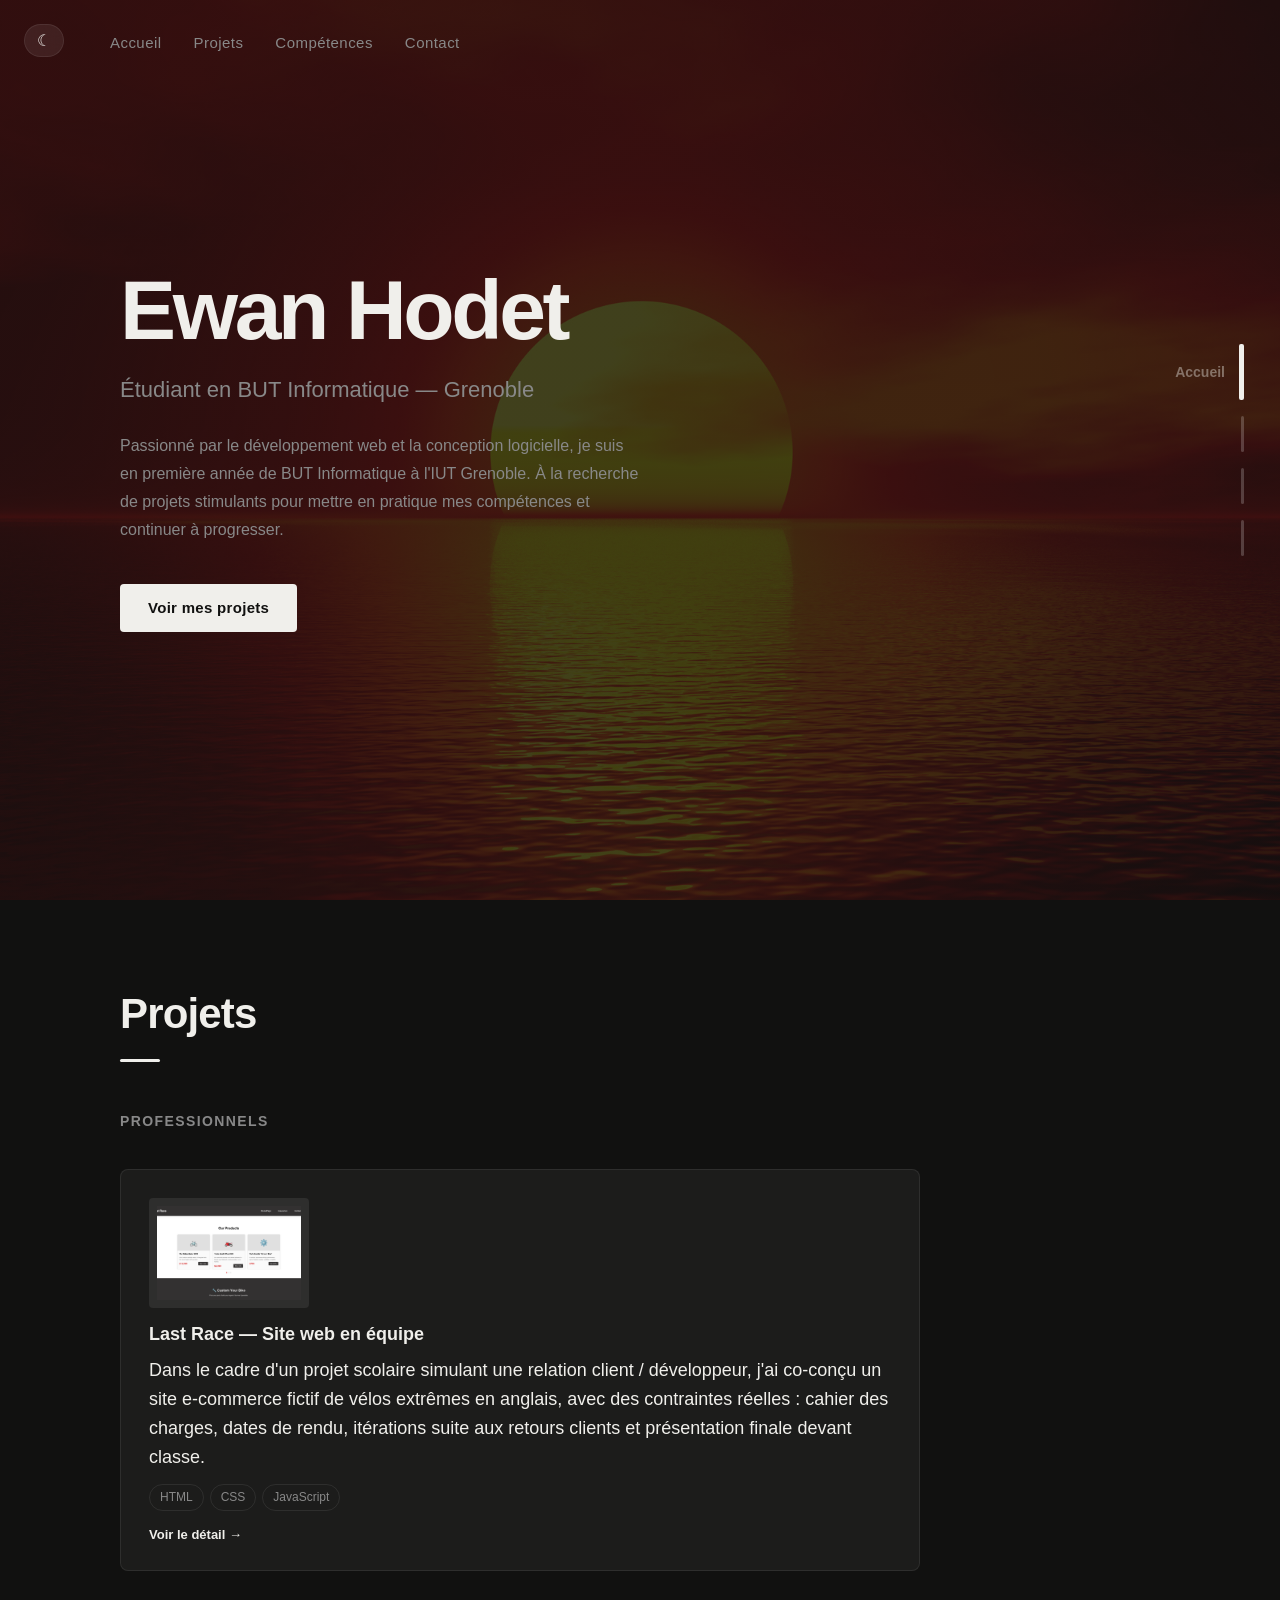
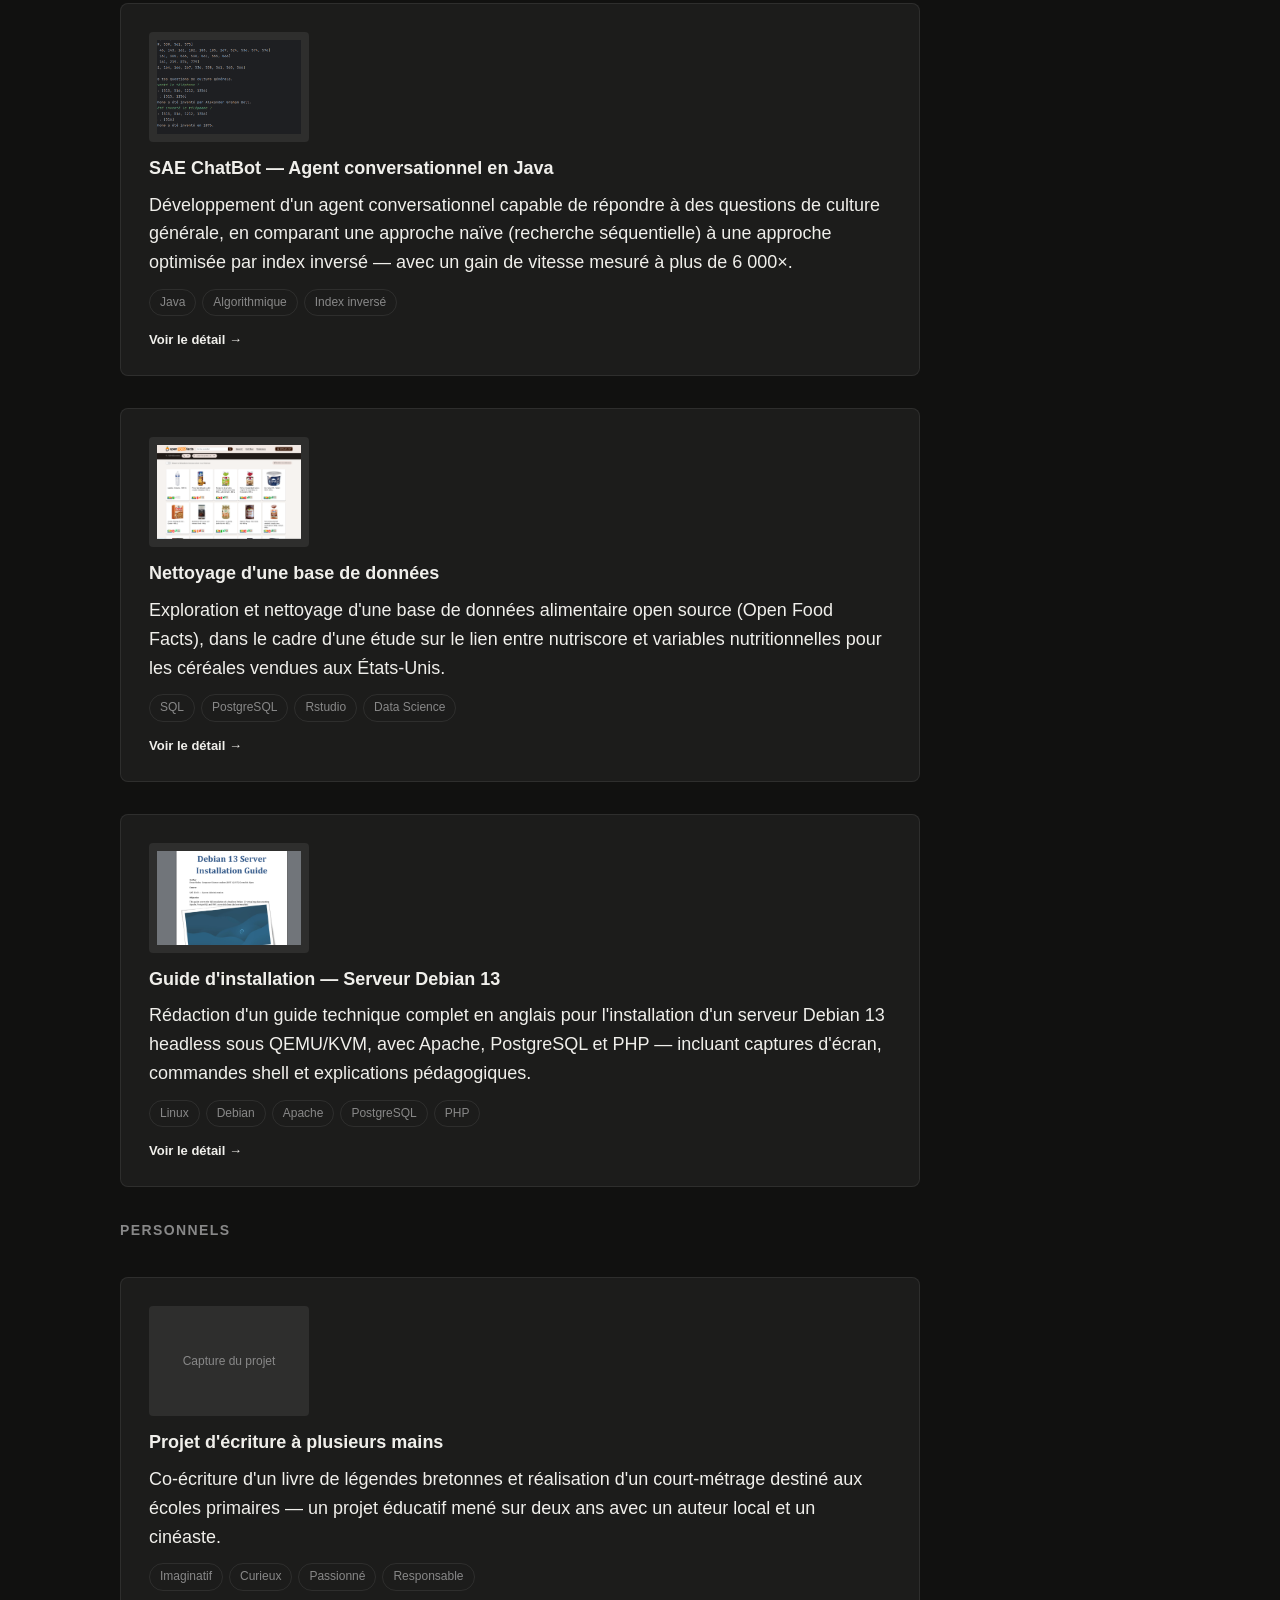
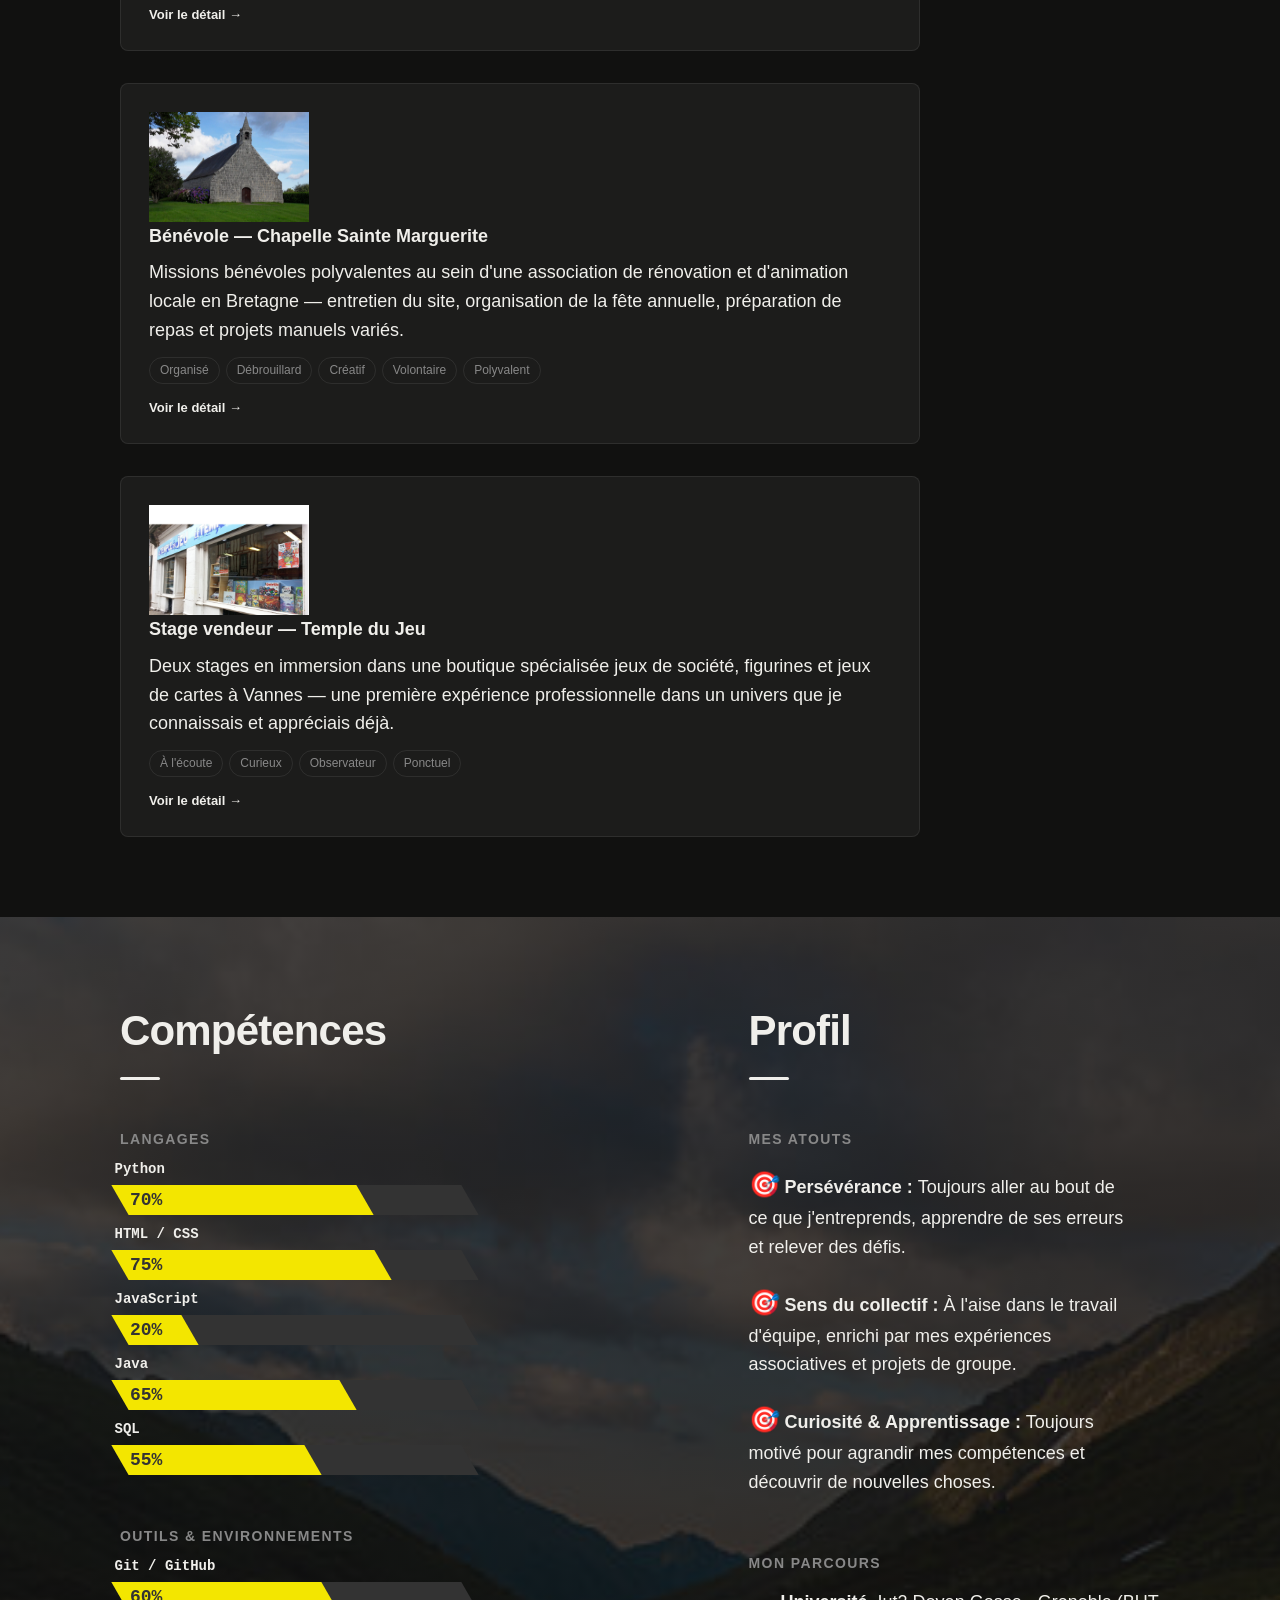
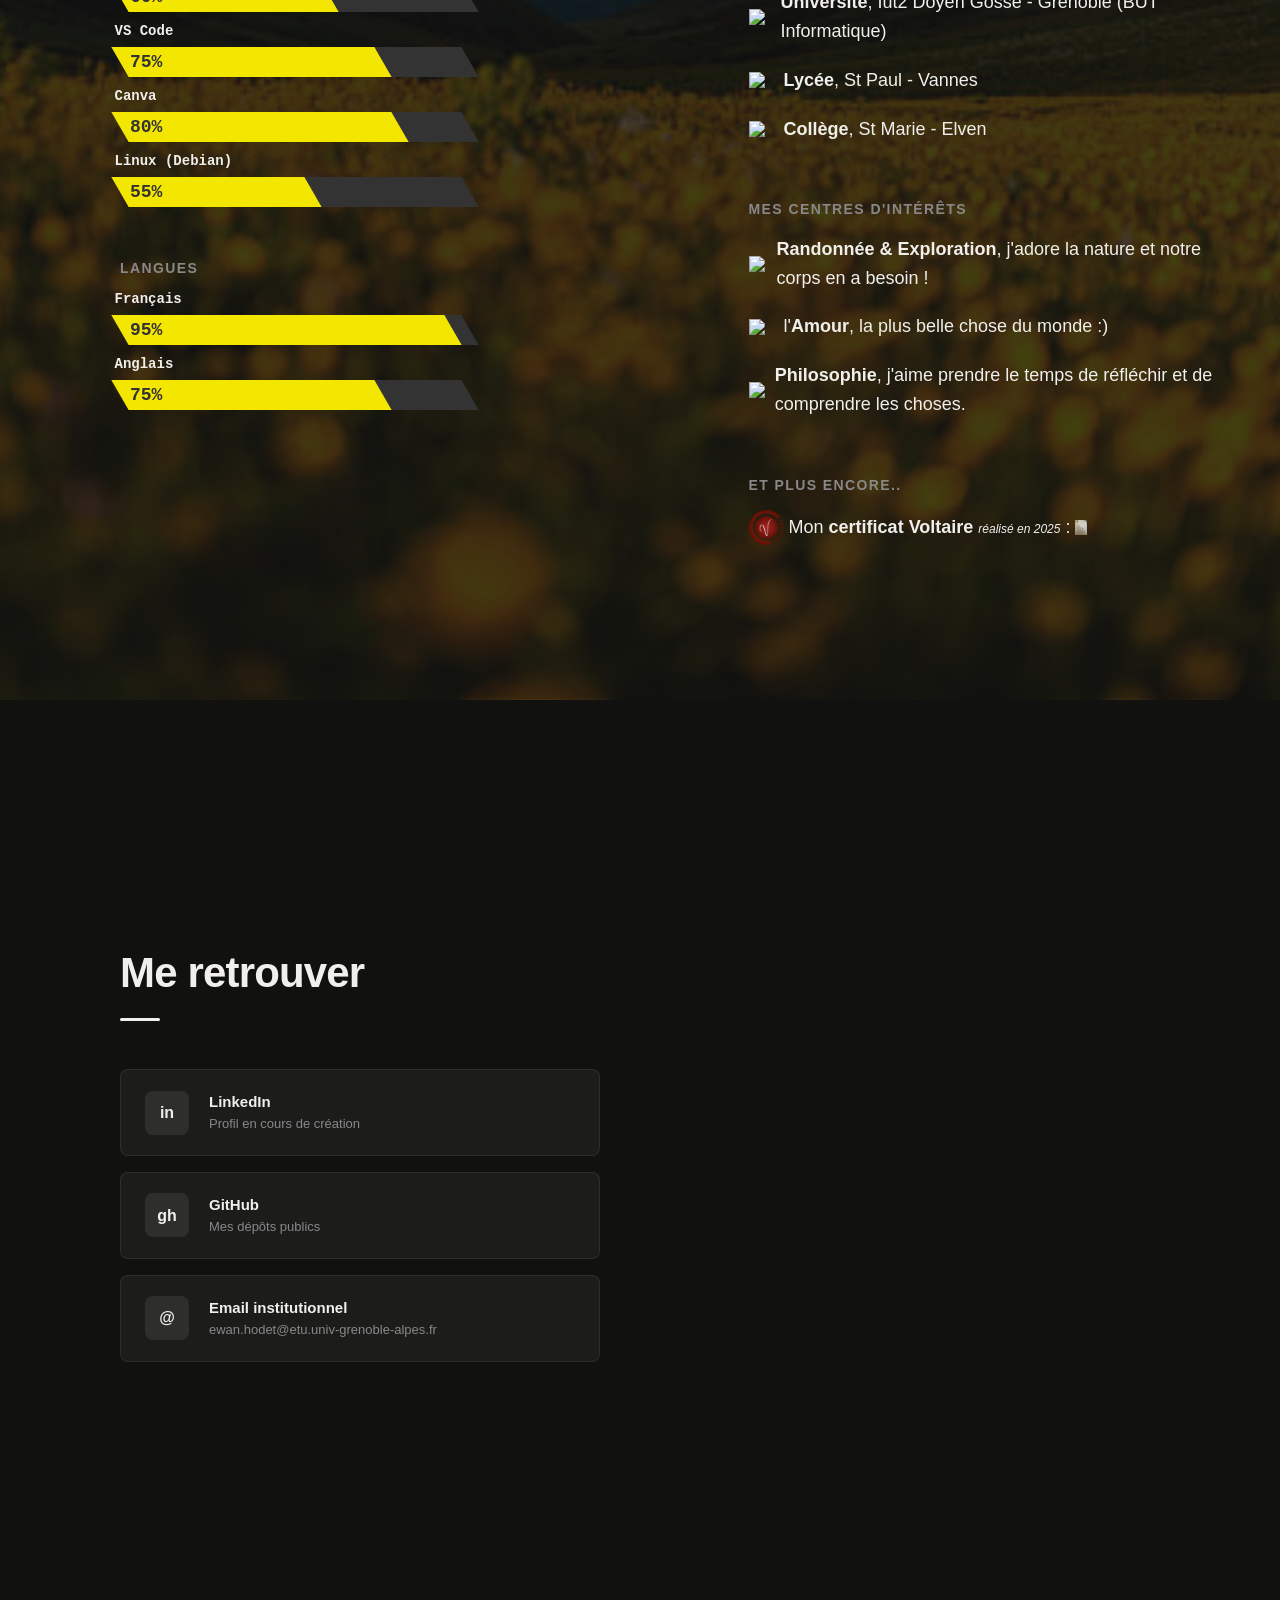
==== Portoflio.html @ 9ac7c3c8 "Add new Portoflio.html file" ====
<!DOCTYPE html>
<html lang="fr">
 
<head>
  <meta charset="UTF-8">
  <meta name="viewport" content="width=device-width, initial-scale=1.0">
  <link rel="stylesheet" href="NewStyle.css">
  <link rel="shortcut icon" href="https://cdn-icons-png.flaticon.com/128/10856/10856864.png">
  <title>PortFolio - Ewan Hodet</title>
</head>
 
<body class="sombre">

  <!-- Navbar mobile (visible uniquement en responsive) -->
  <nav class="nav-mobile">
    <a href="#accueil">Accueil</a>
    <a href="#projets">Projets</a>
    <a href="#competences">Compétences</a>
    <a href="#contact">Contact</a>
  </nav>
 
  <!-- Bouton pour basculer mode sombre / clair -->
  <button class="bouton-theme" id="boutonTheme">
    <span class="soleil">☀</span>
    <span class="lune">☾</span>
  </button>

  <!-- Overlay image (popup plein écran) -->
  <div class="overlay-image" id="overlayImage">
    <button class="overlay-fermer" id="overlayFermer">✕</button>
    <img id="overlayImg" src="" alt="">
  </div>
 
  <!-- Navigation latérale : chaque lien contient un texte et une barre -->
  <nav class="nav-laterale">
    <a href="#accueil" class="lien-nav actif" data-section="accueil">
      <span class="label-nav">Accueil</span>
      <span class="barre-nav"></span>
    </a>
    <a href="#projets" class="lien-nav" data-section="projets">
      <span class="label-nav">Projets</span>
      <span class="barre-nav"></span>
    </a>
    <a href="#competences" class="lien-nav" data-section="competences">
      <span class="label-nav">Compétences</span>
      <span class="barre-nav"></span>
    </a>
    <a href="#contact" class="lien-nav" data-section="contact">
      <span class="label-nav">Contact</span>
      <span class="barre-nav"></span>
    </a>
  </nav>
 
 
  <!-- ===== ACCUEIL ===== -->
  <section id="accueil" class="section">
 
    <header class="entete-site">
      <nav>
        <ul>
          <li><a href="#accueil">Accueil</a></li>
          <li><a href="#projets">Projets</a></li>
          <li><a href="#competences">Compétences</a></li>
          <li><a href="#contact">Contact</a></li>
        </ul>
      </nav>
    </header>
 
    <div class="zone-accueil">
      <h1>Ewan Hodet</h1>
      <h2 class="sous-titre">Étudiant en BUT Informatique &mdash; Grenoble</h2>
      <p class="description">
        Passionné par le développement web et la conception logicielle,
        je suis en première année de BUT Informatique à l'IUT Grenoble.
        À la recherche de projets stimulants pour mettre en pratique
        mes compétences et continuer à progresser.
      </p>
      <a href="#projets" class="bouton-principal">Voir mes projets</a>
    </div>
 
  </section>
 
 
  <!-- ===== PROJETS ===== -->
  <section id="projets" class="section">
    <div class="contenu-section">
      <h2 class="titre-section">Projets</h2>
 
      <div class="liste-projets">

        <!-- ###### PROJET PRO ###### -->
        <h3 class="categorie">Professionnels</h3>

        <!-- ====== PROJET 1 : Last Race ====== -->
        <article class="carte-projet">
          <img
            class="image-projet cliquable"
            src="CaptureSiteAnglais-ProductPage.png"
            alt="Capture du site Last Race — ProductPage"
          />
          <div class="infos-projet">
            <h3>Last Race — Site web en équipe</h3>
            <p>
              Dans le cadre d'un projet scolaire simulant une relation client / développeur,
              j'ai co-conçu un site e-commerce fictif de vélos extrêmes en anglais,
              avec des contraintes réelles : cahier des charges, dates de rendu, itérations
              suite aux retours clients et présentation finale devant classe.
            </p>
            <div class="etiquettes">
              <span class="etiquette">HTML</span>
              <span class="etiquette">CSS</span>
              <span class="etiquette">JavaScript</span>
            </div>
            <!-- Le bouton ne redirige plus, il déclenche le toggle via JS -->
            <button class="bouton-discret bouton-detail" type="button">Voir le détail →</button>
          </div>

          <!-- Panneau de détail (caché par défaut, s'ouvre vers le bas) -->
          <div class="detail-projet">
            <div class="detail-contenu">

              <div class="detail-bloc">
                <h4>🎯 Contexte & objectifs</h4>
                <p>
                  Projet de 1ère année de BUT Informatique — cours d'anglais professionnel.
                  L'objectif était de simuler une vraie commande client : l'équipe cliente
                  définissait ses besoins, l'équipe développeur devait y répondre en livrant
                  un site fonctionnel, en communiquant exclusivement en anglais (emails,
                  réunions, présentation finale).
                </p>
              </div>

              <div class="detail-bloc">
                <h4>🛠️ Ce que j'ai réalisé</h4>
                <ul>
                  <li>4 pages HTML complètes : Home, Products, Insurance, Payment</li>
                  <li>Système de carousel JavaScript pour les produits</li>
                  <li>Configurateur de vélo custom avec dropdowns filtrés</li>
                  <li>Page de paiement avec récapitulatif dynamique (localStorage)</li>
                  <li>Design responsive avec burger menu mobile</li>
                  <li>CSS partagé (<code>communForAll.css</code>) + CSS spécifique par page</li>
                </ul>
              </div>

              <div class="detail-bloc">
                <h4>💡 Ce que j'ai appris</h4>
                <p>
                  Ce projet m'a permis de vraiment comprendre la séparation des responsabilités
                  entre HTML, CSS et JS. Travailler avec un "client" fictif m'a aussi appris à
                  lire un cahier des charges, à me rendre du gain de temps qu'on y gagne et à
                  présenter son travail de façon claire et professionnelle.
                  La gestion du <code>localStorage</code> pour passer des données entre pages
                  était un vrai défi — et une vraie satisfaction une fois en place.
                </p>
              </div>

              <div class="detail-galerie">
                <img class="cliquable" src="CaptureSiteAnglais-ProductPage.png" alt="ProductPage — Last Race" />
                <img class="cliquable" id="lastRaceHomePage" src="CaptureSiteAnglais-HomePage.png" alt="HomePage — Last Race"/>
                <img class="cliquable" src="CaptureSiteAnglais-InsurancePage.png" alt="InsurancePage — Last Race"/>
              </div>

            </div>
          </div>
        </article>

        <!-- ====== PROJET 2 : ChatBot ====== -->
        <article class="carte-projet">
          <img
            class="image-projet cliquable"
            src="CaptureChatbot.png"
            alt="Capture du Chatbot"
          />
          <div class="infos-projet">
            <h3>SAE ChatBot — Agent conversationnel en Java</h3>
            <p>
              Développement d'un agent conversationnel capable de répondre à des questions
              de culture générale, en comparant une approche naïve (recherche séquentielle)
              à une approche optimisée par index inversé — avec un gain de vitesse mesuré
              à plus de 6 000×.
            </p>
            <div class="etiquettes">
              <span class="etiquette">Java</span>
              <span class="etiquette">Algorithmique</span>
              <span class="etiquette">Index inversé</span>
            </div>
            <button class="bouton-discret bouton-detail" type="button">Voir le détail →</button>
          </div>
 
          <div class="detail-projet">
            <div class="detail-contenu">
 
              <div class="detail-bloc">
                <h4>🎯 Contexte & objectifs</h4>
                <p>
                  Projet de 1ère année de BUT Informatique, réalisé en binôme.
                  L'objectif était de construire un ChatBot capable de répondre à des questions en langage naturel, 
                  en recherchant efficacement des réponses candidates dans une base de données.
                  Le cœur du projet : comparer deux approches algorithmiques et mesurer concrètement leur différence de performance.
                </p>
              </div>
 
              <div class="detail-bloc">
                <h4>🛠️ Ce que j'ai réalisé</h4>
                <ul>
                  <li><strong>Prétraitement linguistique</strong> des questions et réponses — <code>decoupeEnMots</code>, <code>calculForme</code>  pour : (découpage, formes canoniques, thésaurus)</li>
                  <li><strong>Construction d'un index inversé</strong> — <code>constructionIndexReponses</code> et <code>constructionIndexFormes</code> pour retrouver rapidement les réponses candidates</li>
                  <li><strong>Recherche & sélection</strong> — <code>constructionReponsesCandidates</code> via l'index, <code>formeQuestionReponseExiste</code> pour vérifier la compatibilité en complexité minimale</li>
                  <li><strong>Apprentissage</strong> — <code>integrerNouvelleReponse</code> & <code>integrerNouvelleQuestionReponse</code> pour enrichir la base dynamiquement</li>
                </ul>
              </div>
 
              <div class="detail-bloc">
                <h4>📊 Analyse de complexité</h4>
                <p>
                  La vraie valeur ajoutée du projet était la comparaison rigoureuse des deux approches.
                </p>
                <p>
                  L'approche indexée utilise une recherche dichotomique dans l'index puis une fusion de listes triées :
                  <code>C_index ≈ nmq × log(nmformes) + (nmq - 1) × 2 × nrpm</code>.
                  Sur un exemple concret avec 100 000 réponses, l'approche naïve nécessite
                  1 500 000 comparaisons contre ~250 pour l'approche indexée —
                  soit un <strong>facteur d'accélération de 6 000×</strong>.
                </p>
              </div>
 
              <div class="detail-bloc">
                <h4>💡 Ce que j'ai appris</h4>
                <p>
                  Ce projet m'a fait comprendre de manière très concrète pourquoi la structure
                  des données change tout. Coder l'approche naïve d'abord, puis la voir devenir
                  obsolète face à l'index inversé, c'est une leçon d'algorithmique qu'on ne
                  retient pas de la même façon dans un cours théorique.
                  J'ai aussi appris à rédiger une analyse de complexité formelle et à défendre
                  des choix techniques à l'écrit — compétence utile bien au-delà du projet.
                </p>
              </div>
 
            </div>
          </div>
        </article>
 
        <!-- ====== PROJET 3 : Nettoyage BDD ====== -->
        <article class="carte-projet">
          <img class="image-projet cliquable" src="CaptureNettoyageDeDonnées.png" alt="Capture — Nettoyage de données"/>
          <div class="infos-projet">
            <h3>Nettoyage d'une base de données</h3>
            <p>
              Exploration et nettoyage d'une base de données alimentaire open source (Open Food Facts),
              dans le cadre d'une étude sur le lien entre nutriscore et variables nutritionnelles pour les céréales vendues aux États-Unis.
            </p>
            <div class="etiquettes">
              <span class="etiquette">SQL</span>
              <span class="etiquette">PostgreSQL</span>
              <span class="etiquette">Rstudio</span>
              <span class="etiquette">Data Science</span>
            </div>
            <button class="bouton-discret bouton-detail" type="button">Voir le détail →</button>
          </div>

          <div class="detail-projet">
            <div class="detail-contenu">
              <div class="detail-bloc">
                <h4>🎯 Contexte & objectifs</h4>
                <p>
                  À partir de la base <strong>Open Food Facts</strong> (données libres, donc incomplètes et mal renseignées), l'objectif était de
                  produire un jeu de données propre pour répondre à une question précise :
                  Quel lien entre le nutriscore (A à E) et les variables nutritionnelles pour les céréales vendues aux États-Unis ?
                </p>
              </div>
              <div class="detail-bloc">
                <h4>🛠️ Ce que j'ai réalisé</h4>
                <ul>
                  <li><strong>Filtrage et dédoublonnage</strong> —  des entrées via <code>regex</code> et <code>DISTINCT ON</code></li>
                  <li><strong>Contraintes nutritionnelles logiques</strong> — (cohérence des sous-ensembles, valeurs entre 0 et 100g)</li>
                  <li><strong>Extraction de booléens</strong> — (bio, vegan, huile de palme) depuis les tags texte</li>
                  <li><strong>Export CSV</strong> — pour la phase statistique sous <code>RStudio</code></li>
                </ul>
              </div>
              <div class="detail-bloc">
                <h4>💡 Ce que j'ai appris</h4>
                <p>
                  Ce projet m'a confronté à la réalité des données "du monde réel" : sales, incomplètes, parfois incohérentes. Avant de pouvoir analyser quoi que ce soit,
                  il faut d'abord nettoyer — et c'est souvent la partie la plus longue. J'ai appris à écrire des requêtes SQL défensives 
                  <code>(regex, ILIKE, CASE, DISTINCT ON)</code> et à justifier chaque choix de filtrage dans un compte-rendu.
                </p>
              </div>
              <div class="detail-galerie">
                <img class="cliquable" src="CaptureNutriScore.png" alt="Capture du tableau NutriScore"/>
                <img class="cliquable" src="CaptureSqlNutriScore.png" alt="Capture du code SQL pour le NutriScore"/>
              </div>
            </div>
          </div>
        </article>

        <!-- ====== PROJET 4 : Guide Debian ====== -->
        <article class="carte-projet">
          <img class="image-projet cliquable" src="CaptureGuideDebian.png" alt="Capture du guide Débian"/>
          <div class="infos-projet">
            <h3>Guide d'installation — Serveur Debian 13</h3>
            <p>
              Rédaction d'un guide technique complet en anglais pour l'installation
              d'un serveur Debian 13 headless sous QEMU/KVM, avec Apache, PostgreSQL
              et PHP — incluant captures d'écran, commandes shell et explications pédagogiques.
            </p>
            <div class="etiquettes">
              <span class="etiquette">Linux</span>
              <span class="etiquette">Debian</span>
              <span class="etiquette">Apache</span>
              <span class="etiquette">PostgreSQL</span>
              <span class="etiquette">PHP</span>
            </div>
            <button class="bouton-discret bouton-detail" type="button">Voir le détail →</button>
          </div>

          <div class="detail-projet">
            <div class="detail-contenu">

              <div class="detail-bloc">
                <h4>🎯 Contexte & objectifs</h4>
                <p>
                  Projet d'Administration système. L'objectif était double : installer
                  un serveur web fonctionnel sur une machine virtuelle Debian 13 headless
                  (sans interface graphique), puis rédiger un guide d'installation complet
                  en anglais, avec captures d'écran et explications, reproductible par n'importe
                  qui depuis zéro.
                </p>
              </div>

              <div class="detail-bloc">
                <h4>🛠️ Ce que j'ai réalisé</h4>
                <ul>
                  <li><strong>Installation de Debian 13</strong> sous <code>QEMU/KVM </code>avec port forwarding <code>SSH / HTTP / PostgreSQL</code></li>
                  <li><strong>Configuration et vérification</strong> d'<code>Apache</code>, <code>PostgreSQL</code> et <code>PHP</code> depuis le shell</li>
                  <li><strong>Mise en place</strong> de <code>PhpPgAdmin</code> et accès distant depuis la machine hôte</li>
                  <li><strong>Rédaction d'un guide</strong> de 19 pages en anglais : étapes détaillées, commandes shell, captures d'écran annotées</li>
                  <li><strong>Annexe autonomie :</strong> reproduire l'environnement entier sur <code>clé USB</code> sans les scripts de l'IUT</li>
                </ul>
              </div>

              <div class="detail-bloc">
                <h4>💡 Ce que j'ai appris</h4>
                <p>
                  Ce projet m'a donné une vraie première expérience d'administration système Linux.
                  Travailler en mode headless — pas d'interface graphique, tout passe par le terminal —
                  oblige à comprendre ce qu'on fait plutôt que de cliquer. Rédiger le guide en anglais
                  a aussi été formateur : expliquer une procédure technique clairement à quelqu'un
                  qui ne connaît pas l'environnement, c'est un exercice à part entière.
                </p>
              </div>
              <div class="detail-galerie">
                <img class="cliquable" src="CaptureDebianInstallation.png" alt="Capture de l'installation de Débian"/>
                <img class="cliquable" src="CapturePageWebApache.png" alt="Capture de la page web d'Apache"/>
              </div>
            </div>
          </div>
        </article>

        <!-- ###### PROJET PERSO ###### -->
        <h3 class="categorie">Personnels</h3>
 
        <!-- ====== PROJET PERSO 1 : Écriture à plusieurs mains ====== -->
        <article class="carte-projet">
          <div class="image-projet"><span>Capture du projet</span></div>
          <div class="infos-projet">
            <h3>Projet d'écriture à plusieurs mains</h3>
            <p>
              Co-écriture d'un livre de légendes bretonnes et réalisation d'un court-métrage
              destiné aux écoles primaires — un projet éducatif mené sur deux ans
              avec un auteur local et un cinéaste.
            </p>
            <div class="etiquettes">
              <span class="etiquette">Imaginatif</span>
              <span class="etiquette">Curieux</span>
              <span class="etiquette">Passionné</span>
              <span class="etiquette">Responsable</span>
            </div>
            <button class="bouton-discret bouton-detail" type="button">Voir le détail →</button>
          </div>

          <div class="detail-projet">
            <div class="detail-contenu">

              <div class="detail-bloc">
                <h4>🎯 Contexte</h4>
                <p>
                  Projet tuteuré réalisé en 2018-2019, sur deux années scolaires, durant mes années
                  de primaire. Mon meilleur ami et moi avons rencontré René Carletto, un auteur local,
                  avec qui nous avons décidé de lancer un projet d'écriture destiné aux écoles.
                  Le principe : écrire des débuts d'histoires inspirées des légendes de Bretagne,
                  puis les confier aux élèves pour qu'ils écrivent la suite à leur tour.
                  Un cinéaste, Sylvain Bresson, nous a rejoints pour la partie court-métrage.
                </p>
              </div>

              <div class="detail-bloc">
                <h4>🛠️ Savoir-faire acquis</h4>
                <ul>
                  <li><strong>Écriture collaborative</strong> — construire une histoire à plusieurs mains</li>
                  <li><strong>Réalisation d'illustrations</strong> pour le livre</li>
                  <li>Participation à un <strong>court-métrage</strong> (prise de parole à l'oral)</li>
                  <li><strong>Conception d'un projet</strong> à visée éducative</li>
                  <li><strong>Exploration de terrain</strong> : visites de lieux légendaires de Bretagne,
                  rencontres avec des hermites et doyens locaux</li>
                </ul>
              </div>

              <div class="detail-bloc">
                <h4>✨ Ce qui m'a plu</h4>
                <p>
                  Ce projet était vraiment vivifiant — découvrir des endroits insolites de la région,
                  partager les histoires de gens passionnants, et voir tout ça se transformer en un vrai
                  livre entre les mains des enfants. Réaliser un court-métrage à mon âge, écrire,
                  illustrer : c'est une expérience qui m'a montré très tôt qu'un projet ambitieux
                  est toujours possible quand les bonnes personnes se retrouvent autour d'une idée.
                  <br>
                  <em>ps : J'ai aussi travaillé avec sur un autre de ses livres (Ronan et son clan - en images jointes)</em>
                </p>
              </div>
              <div class="detail-galerie">
                <img class="cliquable" src="CaptureEnfantsProjetEcriture.jpeg" alt="Capture des du projet"/>
                <img class="cliquable" src="CaptureRonanClan.jpg" alt="Capture d'un autre livre de René"/>
              </div>
            </div>
          </div>
        </article>
 
        <!-- ====== PROJET PERSO 2 : Bénévolat Chapelle Sainte Marguerite ====== -->
        <article class="carte-projet">
          <img class="cliquable" src="CaptureChapelleStMarguerite.png" alt="Capture de la Chapelle Sainte Marguerite" width="160" height="110"/>
          <div class="infos-projet">
            <h3>Bénévole — Chapelle Sainte Marguerite</h3>
            <p>
              Missions bénévoles polyvalentes au sein d'une association de rénovation
              et d'animation locale en Bretagne — entretien du site, organisation
              de la fête annuelle, préparation de repas et projets manuels variés.
            </p>
            <div class="etiquettes">
              <span class="etiquette">Organisé</span>
              <span class="etiquette">Débrouillard</span>
              <span class="etiquette">Créatif</span>
              <span class="etiquette">Volontaire</span>
              <span class="etiquette">Polyvalent</span>
            </div>
            <button class="bouton-discret bouton-detail" type="button">Voir le détail →</button>
          </div>

          <div class="detail-projet">
            <div class="detail-contenu">
              <div class="detail-bloc">
                <h4>🎯 Contexte</h4>
                <p>
                  Engagement bénévole depuis 2023, sur une semaine intensive chaque été
                  et plusieurs journées dans l'année, au sein de l'association de la
                  Chapelle Sainte Marguerite à Sulniac (Bretagne). L'objectif principal
                  de l'association est d'entretenir et rénover le site de la chapelle,
                  les bénéfices des événements étant réinvestis dans la restauration
                  (vitraux, plafond…). C'est mon grand-père, membre de longue date,
                  qui m'a introduit à cette association.
                </p>
              </div>

              <div class="detail-bloc">
                <h4>🛠️ Savoir-faire acquis</h4>
                <ul>
                  <li><strong>Entretien</strong> d'espaces verts et <strong>mise en place</strong> de chapiteaux</li>
                  <li><strong>Préparation</strong> de repas à grande échelle (marmites, rôtissoire)</li>
                  <li><strong>Réalisation</strong> de mini-projets manuels (crèche de Noël, stands…)</li>
                  <li><strong>Organisation</strong> et <strong>participation</strong> à des événements locaux (fête de la Pomme, fête annuelle)</li>
                </ul>
              </div>

              <div class="detail-bloc">
                <h4>✨ Ce qui m'a plu</h4>
                <p>
                  Ce qui me frappe le plus c'est la diversité des tâches — pas deux journées
                  identiques. Cuisiner pour des dizaines de personnes, monter des structures,
                  fabriquer une crèche : chaque mission mobilise des compétences différentes.
                  Et surtout, c'est une expérience que je vis aux côtés de mon grand-père,
                  ce qui la rend particulièrement précieuse. <br>
                  <em>Dans l'image jointe on peut voir la chapelle illuminée avec la crèche que j'ai réalisé !</em>
                </p>
              </div>
              <div class="detail-galerie">
                <img class="cliquable" src="CaptureChapelleIlluminée.png" alt="Capture de la Chapelle illuminée"/>
              </div>
            </div>
          </div>
        </article>
 

        <!-- ====== PROJET PERSO 3 : Stage Temple du Jeu ====== -->
        <article class="carte-projet">
          <img class="cliquable" src="CaptureTempleduJeu.jpeg" alt="Capture de la boutique" width="160" height="110"/>
          <div class="infos-projet">
            <h3>Stage vendeur — Temple du Jeu</h3>
            <p>
              Deux stages en immersion dans une boutique spécialisée jeux de société,
              figurines et jeux de cartes à Vannes — une première expérience professionnelle
              dans un univers que je connaissais et appréciais déjà.
            </p>
            <div class="etiquettes">
              <span class="etiquette">À l'écoute</span>
              <span class="etiquette">Curieux</span>
              <span class="etiquette">Observateur</span>
              <span class="etiquette">Ponctuel</span>
            </div>
            <button class="bouton-discret bouton-detail" type="button">Voir le détail →</button>
          </div>

          <div class="detail-projet">
            <div class="detail-contenu">

              <div class="detail-bloc">
                <h4>🎯 Contexte</h4>
                <p>
                  Stage réalisé en 2022, renouvelé deux fois sur plusieurs semaines,
                  au Temple du Jeu à Vannes — une PME spécialisée dans les jeux de société,
                  jeux de cartes (Magic) et figurines (Warhammer). Mon père, fan de cet univers,
                  connaissait les gérants depuis longtemps, ce qui m'a donné l'opportunité
                  de les contacter. J'ai tellement apprécié la structure que j'ai renouvelé
                  le stage de ma propre initiative.
                </p>
              </div>

              <div class="detail-bloc">
                <h4>🛠️ Savoir-faire acquis</h4>
                <ul>
                  <li>Accueil et conseil client — identifier les besoins et orienter vers le bon produit</li>
                  <li>Vente et encaissement</li>
                  <li>Entretien et organisation de l'espace de vente</li>
                  <li>Réception et rangement de marchandise</li>
                  <li>Prise en main d'anciens logiciels de gestion</li>
                </ul>
              </div>

              <div class="detail-bloc">
                <h4>✨ Ce qui m'a plu</h4>
                <p>
                  Découvrir le monde de la vente tout en restant dans un univers que je connaissais
                  était idéal pour une première expérience. J'ai pu rencontrer des développeurs
                  de jeux de société et échanger sur leurs projets, et même participer à des parties
                  durant mes semaines de travail. C'était aussi ma toute première expérience
                  d'autonomie et de liberté — premiers trajets seul, première vraie responsabilité.
                </p>
              </div>

              <div class="detail-galerie">
                <img class="cliquable" src="CaptureJeuxSociété.jpeg" alt="Capture des jeux de la boutique"/>
              </div>
            </div>
          </div>
        </article>

      </div>
    </div>
  </section>
 
 
  <!-- ===== COMPÉTENCES ===== -->
  <section id="competences" class="section">
    <div class="contenu-section">
      <h2 class="titre-section">Compétences</h2>
 
      <div class="groupe-competences">
        <h3 class="categorie">Langages</h3>
        <div class="ligne-competence">
          <div class="niveau" style="--p:70"><div class="range__label">Python</div></div>
        </div>
        <div class="ligne-competence">
          <div class="niveau" style="--p:75"><div class="range__label">HTML / CSS</div></div>
        </div>
        <div class="ligne-competence">
          <div class="niveau" style="--p:20"><div class="range__label">JavaScript</div></div>
        </div>
        <div class="ligne-competence">
          <div class="niveau" style="--p:65"><div class="range__label">Java</div></div>
        </div>
        <div class="ligne-competence">
          <div class="niveau" style="--p:55"><div class="range__label">SQL</div></div>
        </div>
      </div>
 
      <div class="groupe-competences">
        <h3 class="categorie">Outils & Environnements</h3>
        <div class="ligne-competence">
          <div class="niveau" style="--p:60"><div class="range__label">Git / GitHub</div></div>
        </div>
        <div class="ligne-competence">
          <div class="niveau" style="--p:75"><div class="range__label">VS Code</div></div>
        </div>
        <div class="ligne-competence">
          <div class="niveau" style="--p:80"><div class="range__label">Canva</div></div>
        </div>
        <div class="ligne-competence">
          <div class="niveau" style="--p:55"><div class="range__label">Linux (Debian)</div></div>
        </div>
      </div>

      <div class="groupe-competences">
        <h3 class="categorie">Langues</h3>
        <div class="ligne-competence">
          <div class="niveau" style="--p:95"><div class="range__label">Français</div></div>
        </div>
        <div class="ligne-competence">
          <div class="niveau" style="--p:75"><div class="range__label">Anglais</div></div>
        </div>
      </div>
    </div>

    <div class="contenu-section">
      <h2 class="titre-section">Profil</h2>
      <div class="groupe-competences">
        <h3 class="categorie">Mes atouts</h3>
        <div class="sectionProfil" style="width: 80%; margin-bottom: 30px;">
          <p><span style="font-size: 25px;">🎯</span> <strong>Persévérance : </strong> Toujours aller au bout de ce que j'entreprends, apprendre de ses erreurs et relever des défis.</p>
          <p><span style="font-size: 25px;">🎯</span> <strong>Sens du collectif :</strong> À l'aise dans le travail d'équipe, enrichi par mes expériences associatives et projets de groupe.</p>
          <p><span style="font-size: 25px;">🎯</span> <strong>Curiosité & Apprentissage :</strong> Toujours motivé pour agrandir mes compétences et découvrir de nouvelles choses.</p>
        </div>
        
        <h3 class="categorie">Mon parcours </h3>
        <div class="sectionProfil" style="margin-bottom: 30px;">

          <div style="display: flex; align-items: center; gap:5px;">
          <img src="https://cdn-icons-png.flaticon.com/128/7108/7108023.png" width="30px"/>
          <p><strong>Université</strong>, Iut2 Doyen Gosse - Grenoble (BUT Informatique)</p>
          </div>
          <div style="display: flex; align-items: center; gap:5px;">
          <img src="https://cdn-icons-png.flaticon.com/128/7108/7108023.png" width="30px"/>
          <p><strong>Lycée</strong>, St Paul - Vannes</p>
          </div>
          <div style="display: flex; align-items: center; gap:5px;">
          <img src="https://cdn-icons-png.flaticon.com/128/7108/7108023.png" width="30px"/>
          <p><strong>Collège</strong>, St Marie - Elven</p>
          </div>

        </div>
        
        <h3 class="categorie">Mes centres d'intérêts</h3>
        <div class="sectionProfil" style="margin-bottom: 30px;">

          <div style="display: flex; align-items: center; gap:5px;">
          <img src="https://cdn-icons-png.flaticon.com/128/1635/1635265.png" width="30px"/>
          <p><strong>Randonnée & Exploration</strong>, j'adore la nature et notre corps en a besoin !</p>
          </div>
          <div style="display: flex; align-items: center; gap:5px;">
          <img src="https://cdn-icons-png.flaticon.com/128/1635/1635265.png" width="30px"/>
          <p>l'<strong>Amour</strong>, la plus belle chose du monde :)</p>
          </div>
          <div style="display: flex; align-items: center; gap:5px;">
          <img src="https://cdn-icons-png.flaticon.com/128/1635/1635265.png" width="30px"/>
          <p><strong>Philosophie</strong>, j'aime prendre le temps de réfléchir et de comprendre les choses.</p>
          </div>
        </div>
        
        <h3 class="categorie">Et plus encore..</h3>
        <div class="sectionProfil">
          <div style="display: flex; align-items: center; gap:5px;">
          <img src="Logo_Certificat-Voltaire.png" width="35px"/>
          <p style="object-position: 0 50%;">Mon <strong>certificat Voltaire</strong> <span style="font-size: 12px; font-style: italic;">réalisé en 2025</span> :</p>
          <img class="cliquable" src="certificat-voltaire.png" alt="Capture du certificat voltaire" width="12px" height="15px"/>
          </div>

        </div>


      </div>
    </div>
  </section>
 
 
  <!-- ===== CONTACT ===== -->
  <section id="contact" class="section">
    <div class="contenu-section">
      <h2 class="titre-section">Me retrouver</h2>
 
      <div class="liste-contacts">
        <a href="https://www.linkedin.com/" target="_blank" rel="noopener" class="carte-contact">
        <div class="icone-contact">in</div>
          <div>
          <p class="nom-contact">LinkedIn</p>
          <p class="info-contact">Profil en cours de création</p>
          </div>
        </a>
      
        <a href="https://gricad-gitlab.univ-grenoble-alpes.fr/hodete" target="_blank" rel="noopener" class="carte-contact">
          <div class="icone-contact">gh</div>
          <div>
            <p class="nom-contact">GitHub</p>
            <p class="info-contact">Mes dépôts publics</p>
          </div>
        </a>
 
        <a href="mailto:ewan.hodet@etu.univ-grenoble-alpes.fr" class="carte-contact">
          <div class="icone-contact">@</div>
          <div>
            <p class="nom-contact">Email institutionnel</p>
            <p class="info-contact">ewan.hodet@etu.univ-grenoble-alpes.fr</p>
          </div>
        </a>
      </div>
    </div>
  </section>
 
  <script src="script.js"></script>

</body>
</html>
---- NewStyle.css ----
:root {
  --couleur-barre:       #F3E600;
  --couleur-fond-barre:  #333;

  --fond:               #f0efeb;
  --fond-carte:         #ffffff;
  --texte:              #1a1a1a;
  --texte-discret:      #666;
  --bordure:            rgba(0,0,0,0.10);
  --bordure-survol:     rgba(0,0,0,0.20);
  --barre-inactive:     rgba(0,0,0,0.18);
  --barre-active:       #1a1a1a;
  --fond-bouton-theme:  rgba(0,0,0,0.08);
  --accent:             #1a1a1a;
  --texte-accent:       #ffffff;
  --overlay-bg:         rgba(240,239,235,0.92); /* clair */

  --duree: 0.4s;
}

body.sombre {
  --fond:               #111110;
  --fond-carte:         #1c1c1b;
  --texte:              #f0efeb;
  --texte-discret:      #888;
  --bordure:            rgba(255,255,255,0.08);
  --bordure-survol:     rgba(255,255,255,0.18);
  --barre-inactive:     rgba(255,255,255,0.20);
  --barre-active:       #f0efeb;
  --fond-bouton-theme:  rgba(255,255,255,0.08);
  --accent:             #f0efeb;
  --texte-accent:       #111110;
  --overlay-bg:         rgba(10,10,10,0.93); /* sombre */
}

/* ============================================================
   RESET & CONFIG GLOBALE
   ============================================================ */
*, *::before, *::after {
  box-sizing: border-box;
  margin: 0;
  padding: 0;
  border: 0;
}

html {
  scroll-behavior: smooth;
  scrollbar-width: none;
  -ms-overflow-style: none;
}
html::-webkit-scrollbar { display: none; }

body {
  background-color: var(--fond);
  color: var(--texte);
  font-family: 'Helvetica Neue', Helvetica, Arial, sans-serif;
  font-size: 18px;
  line-height: 1.6;
  transition: background-color var(--duree), color var(--duree);
  min-height: 100vh;
}

::selection { background: var(--texte); color: var(--fond); }
a { text-decoration: none; color: inherit; }
li { list-style: none; }

/* ============================================================
   OVERLAY IMAGE (popup)
   ============================================================ */
.overlay-image {
  display: none; /* caché par défaut */
  position: fixed;
  inset: 0;
  z-index: 2000;
  background: var(--overlay-bg);
  backdrop-filter: blur(10px);
  align-items: center;
  justify-content: center;
  padding: 40px;
  /* quand JS met display:flex, l'animation se déclenche */
  animation: fonduOverlay 0.25s ease;
}

/* JS ajoute la classe .visible pour afficher l'overlay */
.overlay-image.visible {
  display: flex;
}

@keyframes fonduOverlay {
  from { opacity: 0; }
  to   { opacity: 1; }
}

/* L'image dans le popup — max 90% de l'écran, bords arrondis */
.overlay-image img {
  max-width: 90vw;
  max-height: 88vh;
  object-fit: contain;
  border-radius: 8px;
  box-shadow: 0 20px 60px rgba(0,0,0,0.5);
}

/* Bouton fermer en haut à droite de l'overlay */
.overlay-fermer {
  position: absolute;
  top: 20px;
  right: 28px;
  background: var(--fond-carte);
  border: 1px solid var(--bordure);
  color: var(--texte);
  font-size: 20px;
  width: 40px;
  height: 40px;
  border-radius: 50%;
  cursor: pointer;
  display: flex;
  align-items: center;
  justify-content: center;
  transition: background 0.2s;
}
.overlay-fermer:hover { background: var(--bordure-survol); }

/* Images avec curseur "zoom" pour signaler qu'elles sont cliquables */
img.cliquable {
  cursor: zoom-in;
  transition: opacity 0.2s;
}
img.cliquable:hover { opacity: 0.85; }

#lastRaceHomePage{
  width: 90px;
}

/* ============================================================
   BOUTON THÈME
   ============================================================ */
.bouton-theme {
  position: fixed;
  top: 24px;
  left: 24px;
  z-index: 1000;
  display: flex;
  align-items: center;
  gap: 4px;
  background: var(--fond-bouton-theme);
  border: 1px solid var(--bordure);
  border-radius: 50px;
  padding: 6px 12px;
  cursor: pointer;
  font-size: 16px;
  color: var(--texte);
  transition: var(--duree), border-color var(--duree);
  backdrop-filter: blur(8px);
}
.bouton-theme:hover { background: var(--bordure); }
body:not(.sombre) .lune { display: none; }
body.sombre .soleil    { display: none; }

/* ============================================================
   NAVIGATION LATÉRALE
   ============================================================ */
.nav-laterale {
  position: fixed;
  right: 36px;
  top: 50%;
  transform: translateY(-50%);
  z-index: 500;
  display: flex;
  flex-direction: column;
  gap: 16px;
  align-items: flex-end;
}

.lien-nav {
  display: flex;
  align-items: center;
  gap: 14px;
  text-decoration: none;
  cursor: pointer;
}

.label-nav {
  font-size: 14px;
  font-weight: 600;
  color: var(--texte);
  opacity: 0;
  transform: translateX(10px);
  transition: opacity 0.3s ease, transform 0.3s ease;
  white-space: nowrap;
}

.barre-nav {
  display: block;
  width: 3px;
  height: 36px;
  border-radius: 2px;
  background: var(--barre-inactive);
  transition: all 0.35s cubic-bezier(0.4,0,0.2,1);
}

.lien-nav:hover .label-nav { opacity: 1; transform: translateX(0); }
.lien-nav:hover .barre-nav  { background: var(--barre-active); height: 48px; }
.lien-nav.actif .barre-nav  { background: var(--barre-active); height: 56px; width: 5px; }
.lien-nav.actif .label-nav  { opacity: 0.4; transform: translateX(0); }

/* ============================================================
   EN-TÊTE
   ============================================================ */
.entete-site {
  position: absolute;
  top: 0; left: 0; right: 0;
  padding: 28px 60px;
  z-index: 10;
}

.entete-site nav ul {
  margin-left: 50px;
  display: flex;
  gap: 32px;
}

.entete-site nav a {
  font-size: 15px;
  font-weight: 500;
  color: var(--texte-discret);
  letter-spacing: 0.03em;
  transition: color 0.2s;
}
.entete-site nav a:hover { color: var(--texte); }

/* ============================================================
   SECTIONS
   ============================================================ */
.section {
  min-height: 100vh;
  display: flex;
  flex-direction: column;
  justify-content: center;
  padding: 80px 60px 80px 120px;
  position: relative;
}

.contenu-section { max-width: 800px; }

.titre-section {
  font-size: clamp(28px, 4vw, 42px);
  font-weight: 700;
  letter-spacing: -0.02em;
  margin-bottom: 48px;
  position: relative;
}
.titre-section::after {
  content: '';
  display: block;
  margin-top: 12px;
  width: 40px;
  height: 3px;
  background: var(--texte);
  border-radius: 2px;
  transition: background var(--duree);
}

/* ============================================================
   ACCUEIL
   ============================================================ */
#accueil { padding-left: 120px; background-image: none; }

body.sombre #accueil {
  background-image: linear-gradient(rgba(17,17,17,0.8), rgba(19,18,18,0.8)), url(coucherDeSoleil.jpeg);
  background-size: cover;
  background-position: center;
  background-repeat: no-repeat;
}

.zone-accueil { max-width: 680px; }

.zone-accueil h1 {
  font-size: clamp(48px, 7vw, 84px);
  font-weight: 800;
  letter-spacing: -0.04em;
  line-height: 1;
  margin-bottom: 20px;
}

.sous-titre {
  font-size: clamp(16px, 2vw, 22px);
  font-weight: 400;
  color: var(--texte-discret);
  margin-bottom: 24px;
}

.description {
  font-size: 16px;
  color: var(--texte-discret);
  max-width: 520px;
  line-height: 1.75;
  margin-bottom: 40px;
}

.bouton-principal {
  display: inline-block;
  padding: 12px 28px;
  background: var(--accent);
  color: var(--texte-accent);
  border-radius: 4px;
  font-weight: 600;
  font-size: 15px;
  letter-spacing: 0.02em;
  transition: opacity 0.2s;
}
.bouton-principal:hover { opacity: 0.8; }

/* ============================================================
   PROJETS
   ============================================================ */
.liste-projets {
  display: flex;
  flex-direction: column;
  gap: 32px;
}

.categorie {
  font-size: 14px;
  font-weight: 600;
  text-transform: uppercase;
  letter-spacing: 0.1em;
  color: var(--texte-discret);
  margin-bottom: 4px;
}

/* La carte est en colonne pour accueillir le panneau détail en dessous */
.carte-projet {
  display: flex;
  flex-direction: column;
  background: var(--fond-carte);
  border: 1px solid var(--bordure);
  border-radius: 8px;
  overflow: hidden; /* important : le détail reste dans la carte */
  transition: border-color 0.2s, transform 0.2s;
}
.carte-projet:hover { border-color: var(--bordure-survol); }

/* La partie principale (image + texte) reste en ligne */
.carte-projet > .image-projet,
.carte-projet > img.image-projet {
  flex-shrink: 0;
}


/* Astuce : on fait un wrapper implicite via le premier niveau de la carte.
   Pour ça, .carte-projet utilise flex column, mais l'image+infos sont groupés. */

/* En réalité la structure HTML met image et infos directement dans article.
   On les groupe visuellement avec cet ordre flex : */
.carte-projet {
  padding: 28px;
  gap: 0;
}

/* Image + infos côte à côte dans la partie haute */
.carte-projet > .image-projet,
.carte-projet > img.image-projet {
  width: 160px;
  height: 110px;
  border-radius: 4px;
  object-fit: cover;
  display: inline-flex;
  align-items: center;
  justify-content: center;
  background: var(--bordure);
  font-size: 12px;
  color: var(--texte-discret);
  text-align: center;
  padding: 8px;
  flex-shrink: 0;
  float: left;        /* image flotte à gauche */
  margin-right: 28px;
  margin-bottom: 12px;
}

.infos-projet {
  display: flex;
  flex-direction: column;
  gap: 8px;
  /* overflow:hidden pour contenir le float */
  overflow: hidden;
}

.infos-projet h3 {
  font-size: 18px;
  font-weight: 700;
}

.etiquettes {
  display: flex;
  flex-wrap: wrap;
  gap: 6px;
  margin-top: 4px;
}

.etiquette {
  font-size: 12px;
  font-weight: 500;
  padding: 3px 10px;
  border: 1px solid var(--bordure);
  border-radius: 50px;
  color: var(--texte-discret);
}

/* Bouton "Voir le détail" — plus de <a>, c'est un <button> maintenant */
.bouton-discret {
  display: inline-block;
  margin-top: 8px;
  font-size: 13px;
  font-weight: 600;
  color: var(--texte);
  cursor: pointer;
  background: none;
  border: none;
  padding: 0;
  font-family: inherit;
  transition: opacity 0.2s;
  width: fit-content;
}
.bouton-discret:hover { opacity: 0.6; }

/* ---- Panneau de détail (toggle) ---- */

/* Le panneau est caché avec height:0 + overflow:hidden.
   Quand la carte a la classe .ouvert, on met height:auto via une animation JS. */

.detail-projet {
  max-height: 0;
  overflow: hidden;
  /* On ne peut pas animer vers height:auto directement en CSS pur.
     On utilise max-height avec une grande valeur pour simuler l'ouverture.
     L'animation est volontairement un peu plus lente à la fermeture (cubic-bezier). */
  transition: max-height 0.5s cubic-bezier(0.4, 0, 0.2, 1);

  /* Séparé de la zone image+infos par une ligne discrète */
  border-top: 0px solid var(--bordure);
  clear: both; /* libère le float de l'image */
}

/* Quand la carte est ouverte, on laisse le max-height s'étendre */
.carte-projet.ouvert .detail-projet {
  max-height: 1000px; /* valeur supérieure à tout contenu possible */
  border-top-width: 1px;
}

.detail-contenu {
  padding: 24px 0 8px 0;
  display: flex;
  flex-direction: column;
  gap: 20px;
}

.detail-bloc h4 {
  font-size: 14px;
  font-weight: 700;
  text-transform: uppercase;
  letter-spacing: 0.08em;
  color: var(--texte-discret);
  margin-bottom: 8px;
}

.detail-bloc p,
.detail-bloc ul {
  font-size: 15px;
  line-height: 1.75;
  color: var(--texte);
}

.detail-bloc ul {
  padding-left: 18px;
  list-style: disc;
}

.detail-bloc ul li { margin-bottom: 4px; }

.detail-bloc code {
  font-size: 13px;
  background: var(--bordure);
  padding: 1px 6px;
  border-radius: 3px;
  font-family: 'Courier New', monospace;
}

/* Petite galerie d'images dans le détail */
.detail-galerie {
  display: flex;
  gap: 12px;
  flex-wrap: wrap;
}
.detail-galerie img {
  width: 240px;
  height: 150px;
  object-fit: cover;
  border-radius: 6px;
  border: 1px solid var(--bordure);
}

/* ============================================================
   COMPÉTENCES
   ============================================================ */
#competences.section {
  background-image: none;
  display: grid;
  grid-template-columns: 2fr 1.5fr;
  gap: 0px;
}

body.sombre #competences {
  background-image: linear-gradient(rgba(17,17,17,0.8), rgba(19,18,18,0.8)), url(paysageJaune.jpeg);
  background-size: cover;
  background-position: center;
  background-repeat: no-repeat;
}

.groupe-competences { margin-bottom: 50px; }

.ligne-competence {
  display: flex;
  align-items: center;
  margin-top: 35px;
  margin-bottom: 20px;
}

.nom-competence { display: none; }

.niveau {
  position: relative;
  background-color: var(--couleur-fond-barre);
  width: 350px;
  height: 30px;
  transform: skew(30deg);
  font-family: 'Courier New', monospace;
  font-weight: bold;
}

.niveau::before {
  --largeur-cible: calc(var(--p) * 1%);
  content: '';
  position: absolute;
  top: 0; left: 0;
  width: 0; height: 100%;
  background-color: var(--couleur-barre);
  z-index: 0;
  animation: remplissage 0.6s forwards linear;
}

.niveau::after {
  counter-reset: progress var(--p);
  content: counter(progress) '%';
  color: var(--couleur-fond-barre);
  position: absolute;
  left: 10px;
  top: 50%;
  transform: translateY(-50%) skewX(-30deg);
  z-index: 1;
}

.niveau .range__label {
  display: block;
  position: absolute;
  top: -5px;
  left: 0;
  transform: skew(-30deg) translateY(-100%);
  line-height: 1.5;
  font-size: 14px;
  font-weight: 700;
  color: var(--texte);
  white-space: nowrap;
  transition: color var(--duree);
}

@keyframes remplissage {
  to { width: var(--largeur-cible); }
}

.sectionProfil{
  display: flex;
  flex-direction: column;
  gap: 20px;
  padding-top: 10px;
  padding-bottom: 25px;
  margin-bottom: 10px;
}

/* ============================================================
   CONTACT
   ============================================================ */
.liste-contacts {
  display: flex;
  flex-direction: column;
  gap: 16px;
  max-width: 480px;
}

.carte-contact {
  display: flex;
  align-items: center;
  gap: 20px;
  padding: 20px 24px;
  background: var(--fond-carte);
  border: 1px solid var(--bordure);
  border-radius: 8px;
  transition: border-color 0.2s, transform 0.2s;
}
.carte-contact:hover { border-color: var(--bordure-survol); transform: translateX(4px); }

.icone-contact {
  width: 44px;
  height: 44px;
  border-radius: 8px;
  background: var(--bordure);
  display: flex;
  align-items: center;
  justify-content: center;
  font-size: 16px;
  font-weight: 700;
  color: var(--texte);
  flex-shrink: 0;
}

.nom-contact  { font-size: 15px; font-weight: 600; color: var(--texte); }
.info-contact { font-size: 13px; color: var(--texte-discret); }


/* ============================================================
   NAVBAR MOBILE (cachée en desktop, visible en mobile)
   ============================================================ */
.nav-mobile {
  display: none;
}

/* ============================================================
   RESPONSIVE
   ============================================================ */
@media (max-width: 768px) {
  .section { padding: 80px 24px 60px 24px; }
  #accueil  { padding-left: 24px; }
  .entete-site { padding: 20px 24px; }
  .entete-site nav ul { gap: 16px; }
  .nav-laterale { display: none; }
  .entete-site { display: none; }

  .nav-mobile {
    display: flex;
    position: fixed;  
    top: 21px;
    left: 55%;
    transform: translateX(-50%);
    z-index: 900;
    justify-content: center;
    gap: 6px;
    padding: 5px;
    background: var(--fond-bouton-theme);
    backdrop-filter: blur(8px);
    -webkit-backdrop-filter: blur(8px);
    border: 1px solid var(--bordure);
    border-radius: 50px;
  }

  .nav-mobile a {
    font-size: 12px;
    font-weight: 600;
    color: var(--texte);
    padding: 5px 11px;
    border-radius: 50px;
    border: 1px solid var(--bordure);
    background: var(--fond-bouton-theme);
    transition: background 0.2s, border-color 0.2s;
    white-space: nowrap;
  }

  .nav-mobile a:hover {
    background: var(--bordure);
    border-color: var(--bordure-survol);
  }

  .carte-projet > .image-projet,
  .carte-projet > img.image-projet {
    float: none;
    width: 100%;
    height: 140px;
    margin-right: 0;
    margin-bottom: 16px;
  }

  .niveau { width: 200px; }

  #competences.section {
    display: flex;
    flex-direction: column;
    gap: 60px;
    padding-left: 10%;
  }
}
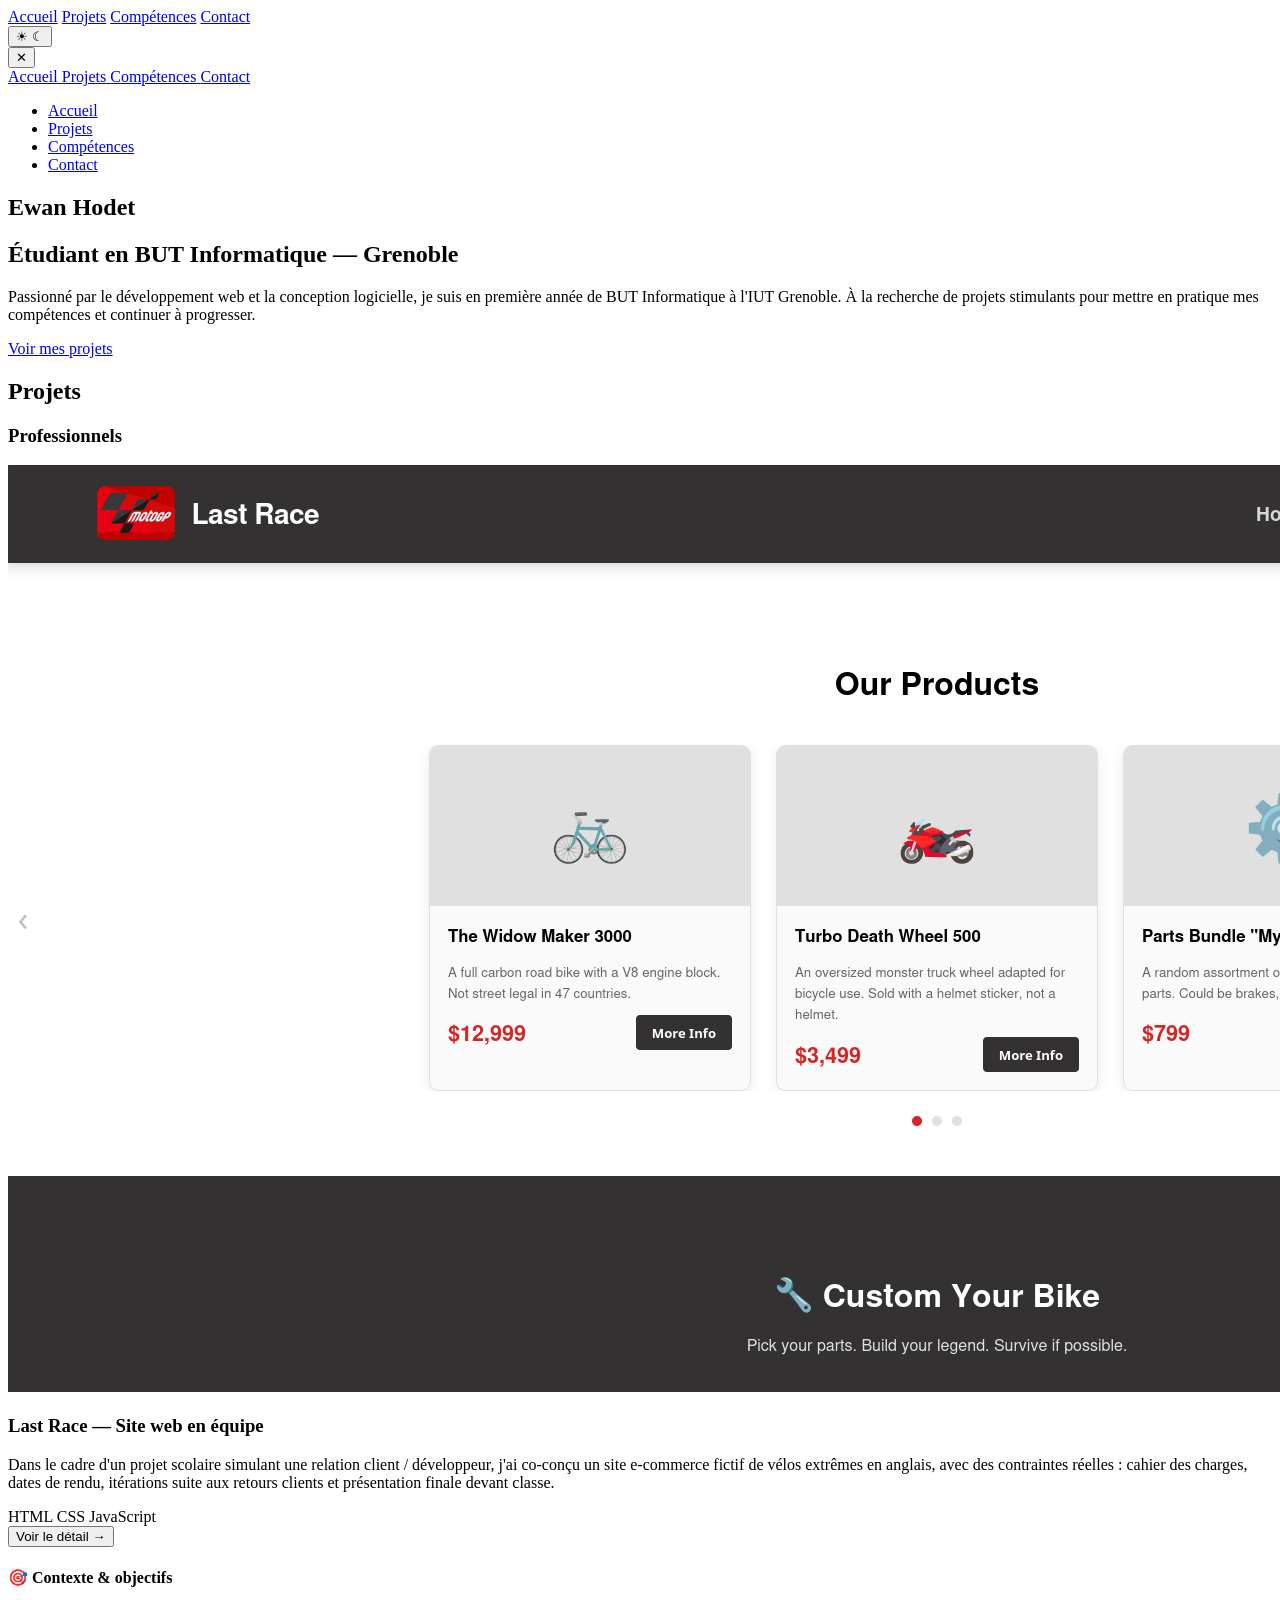
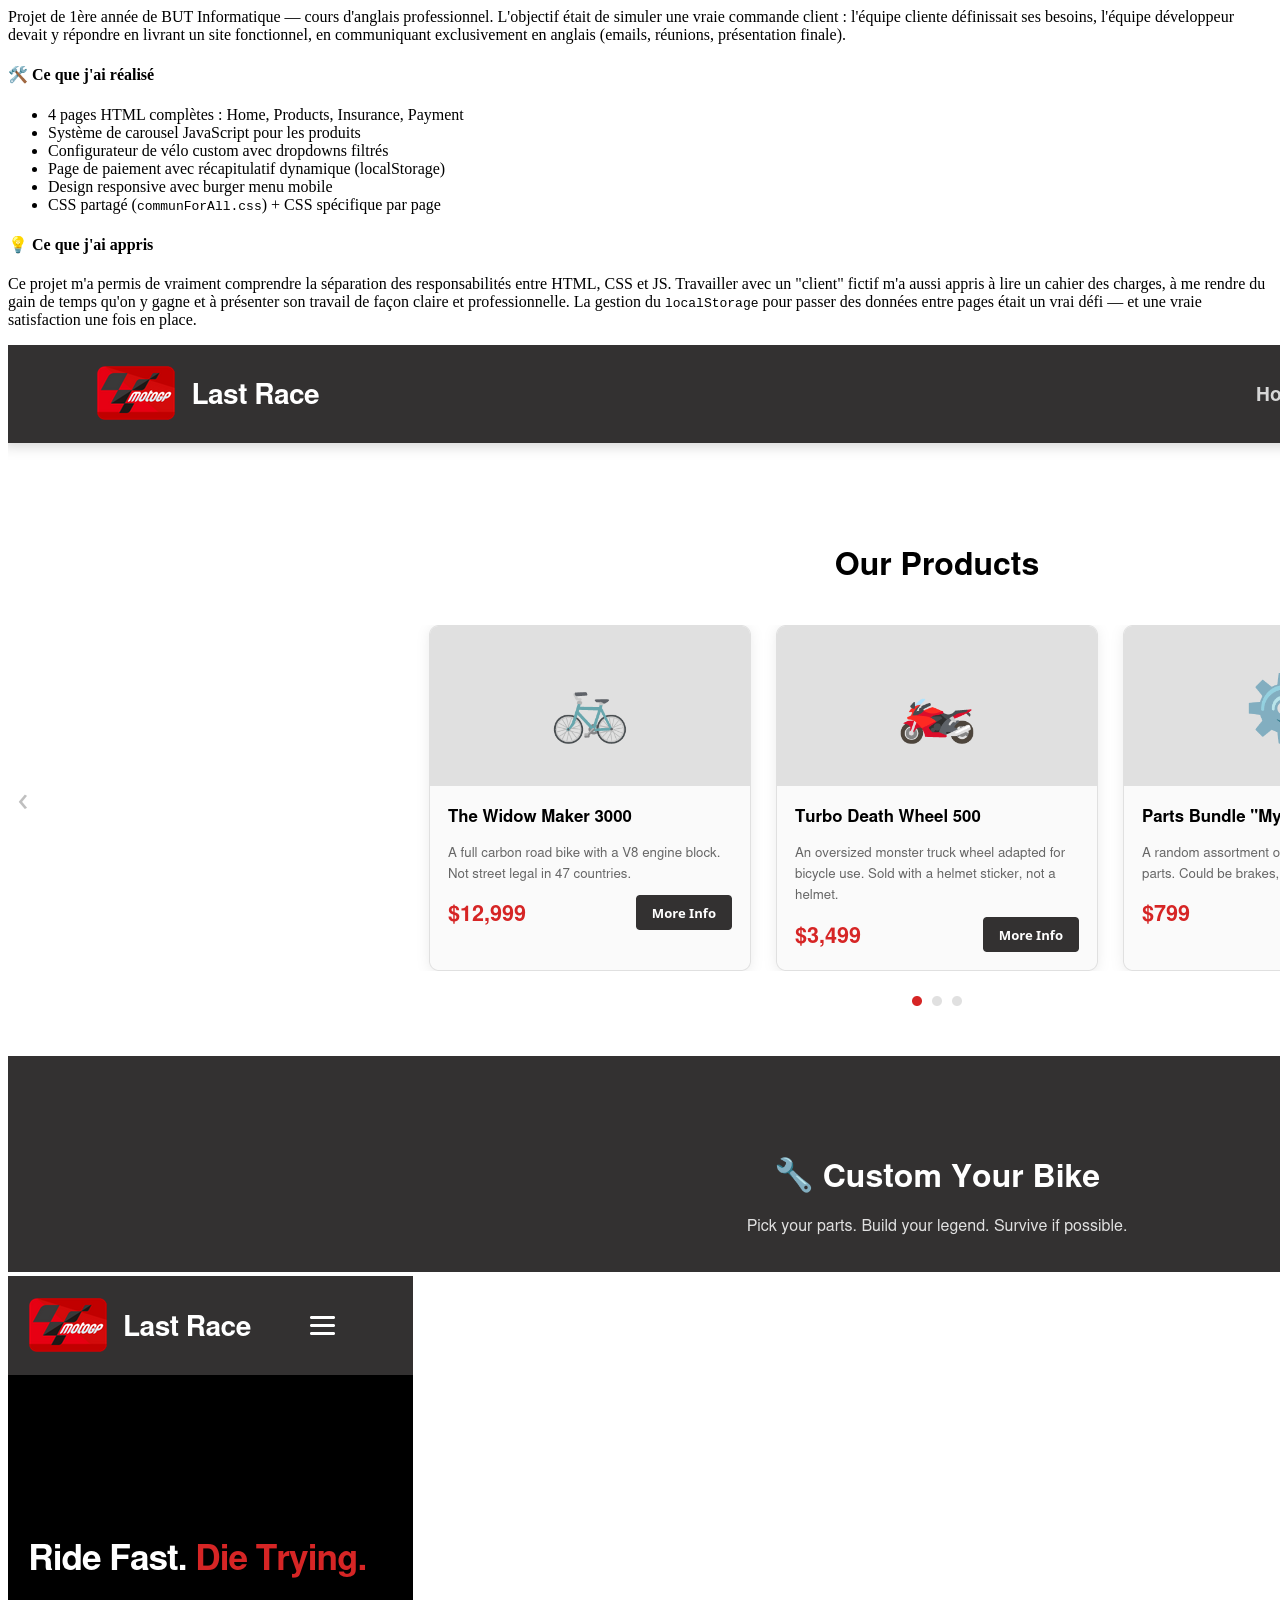
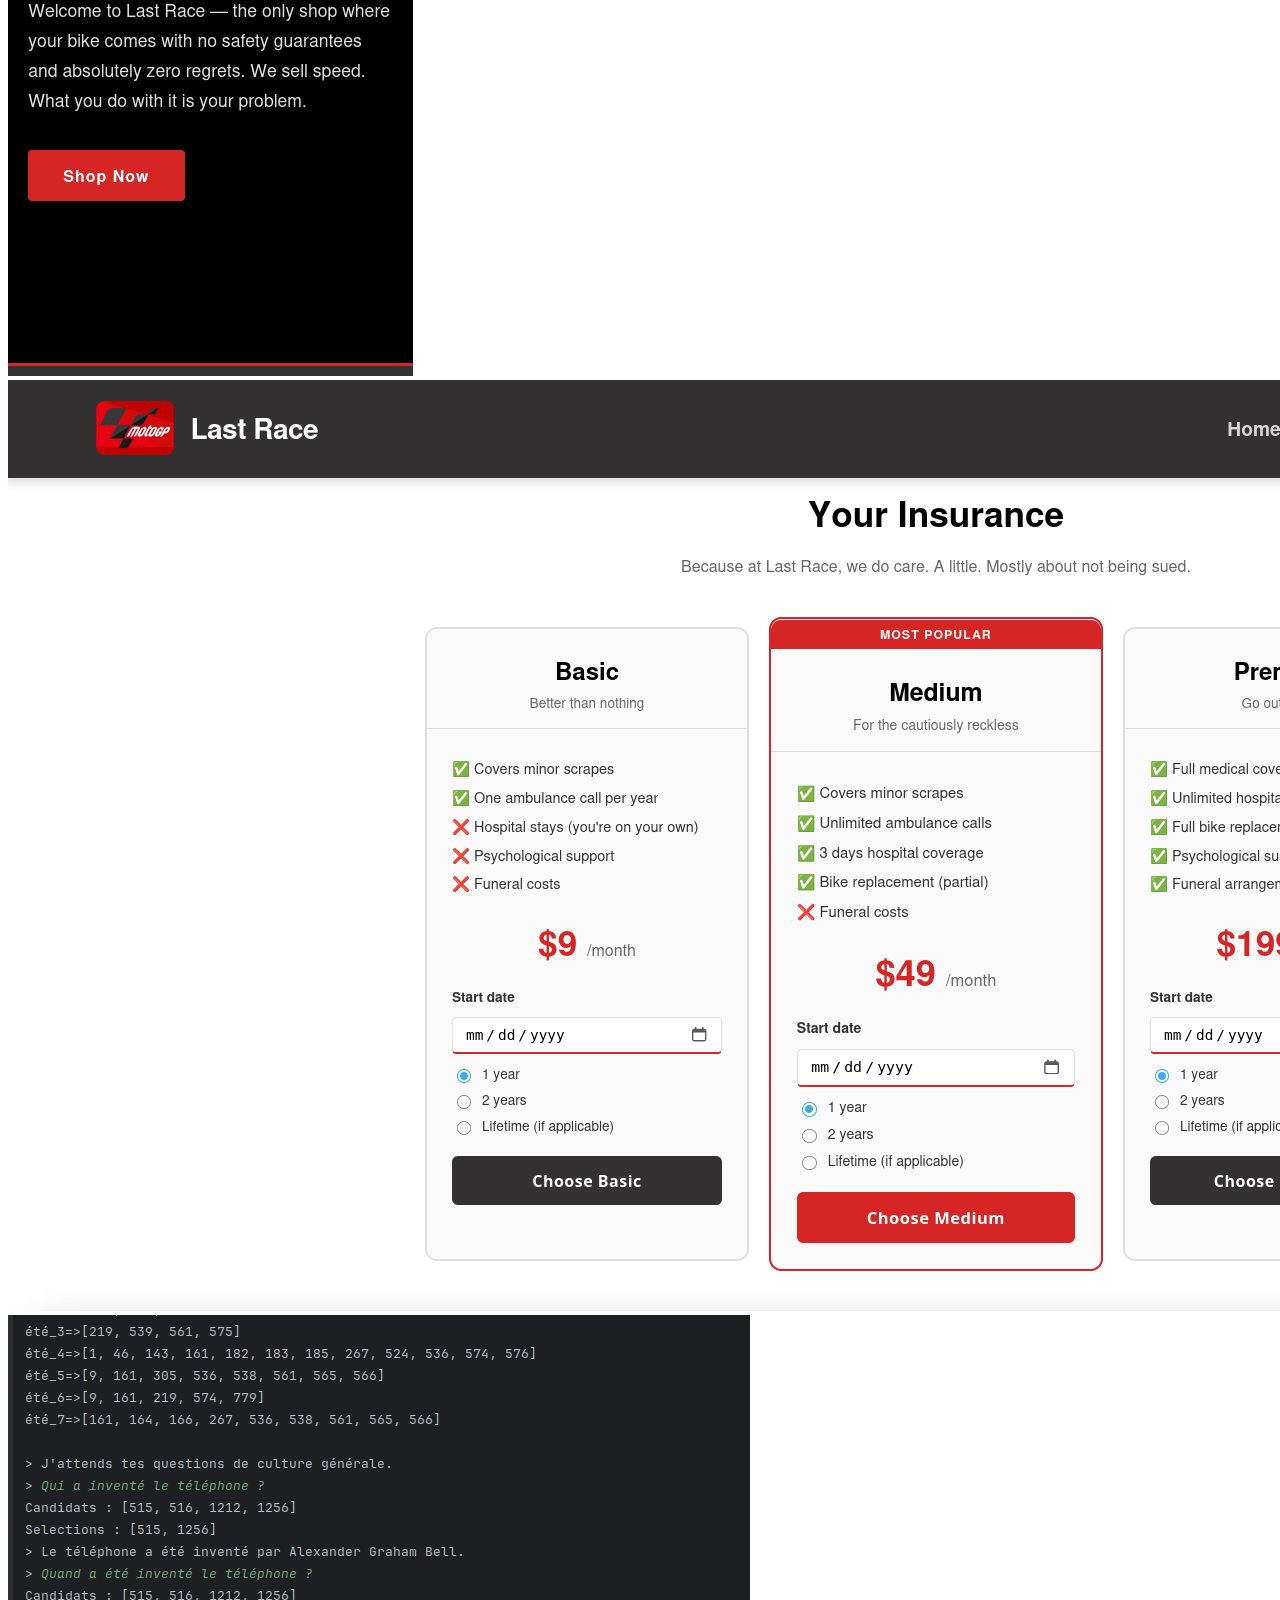
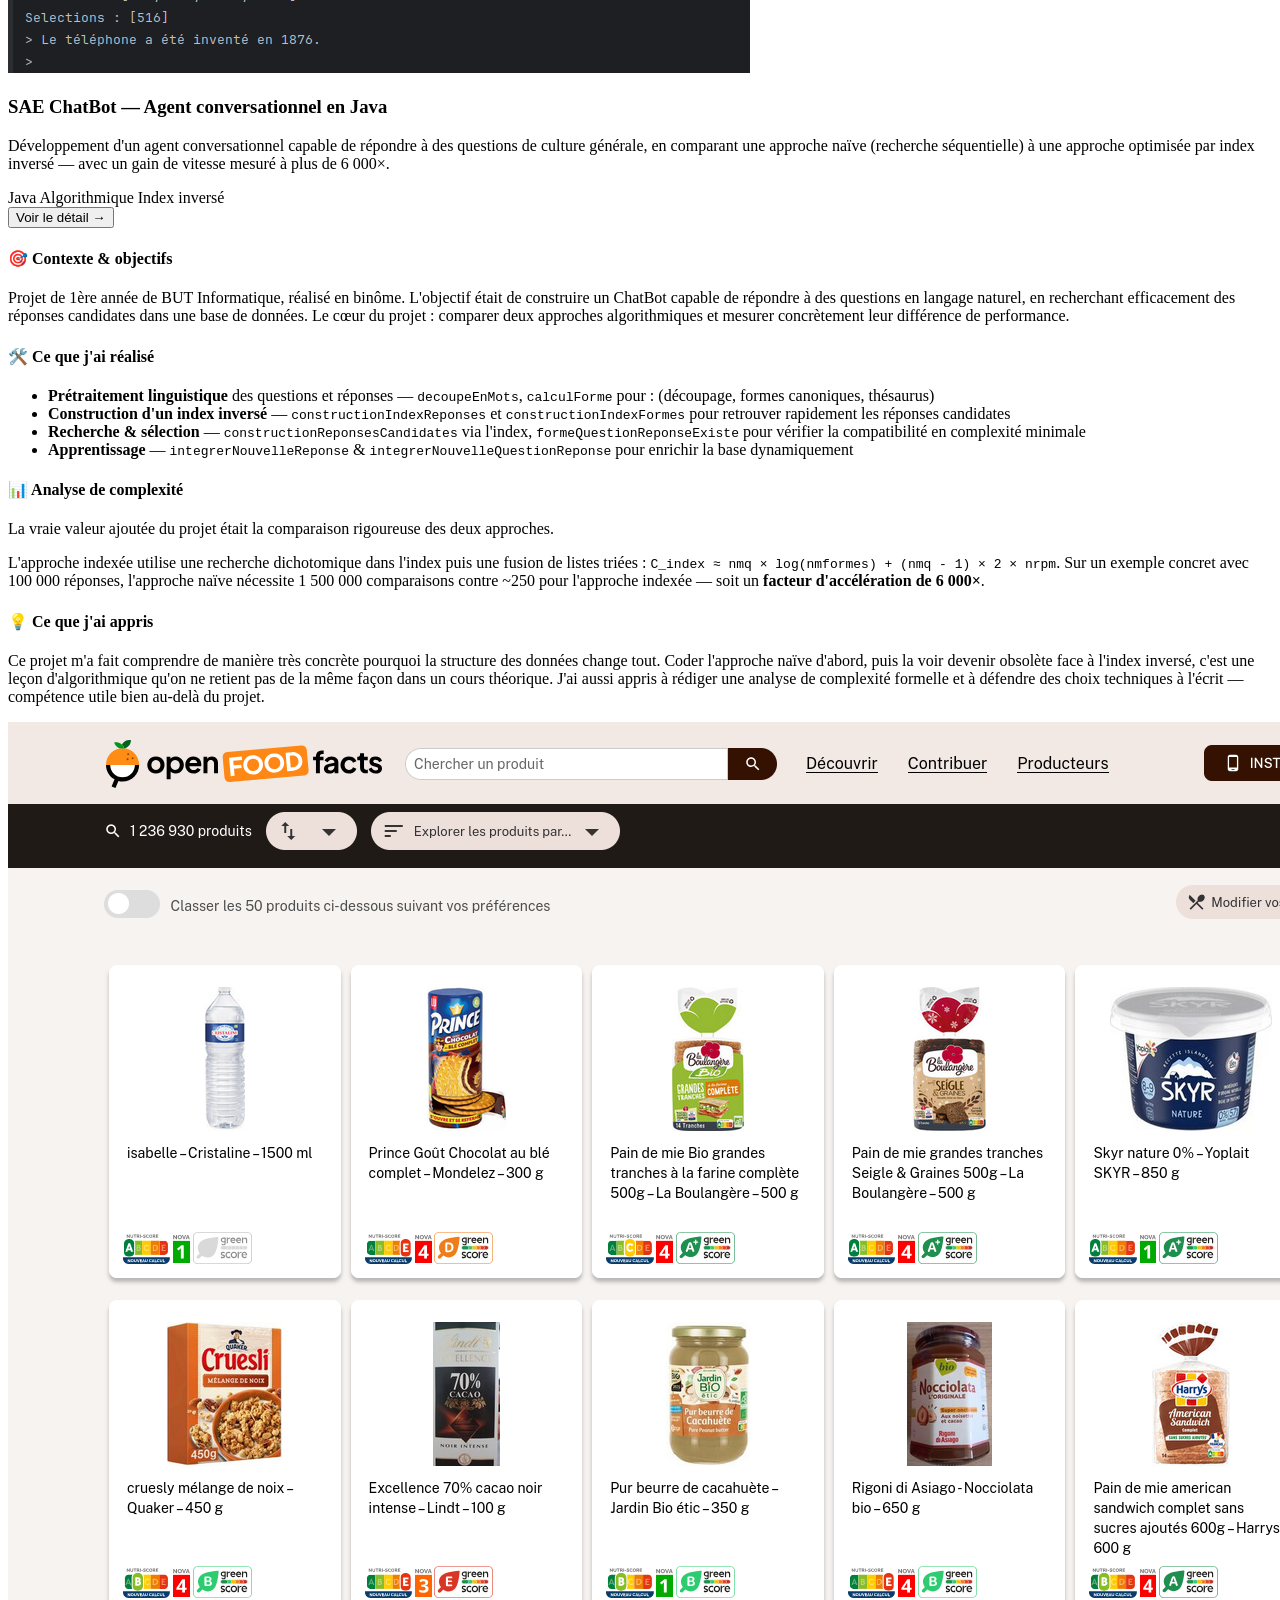
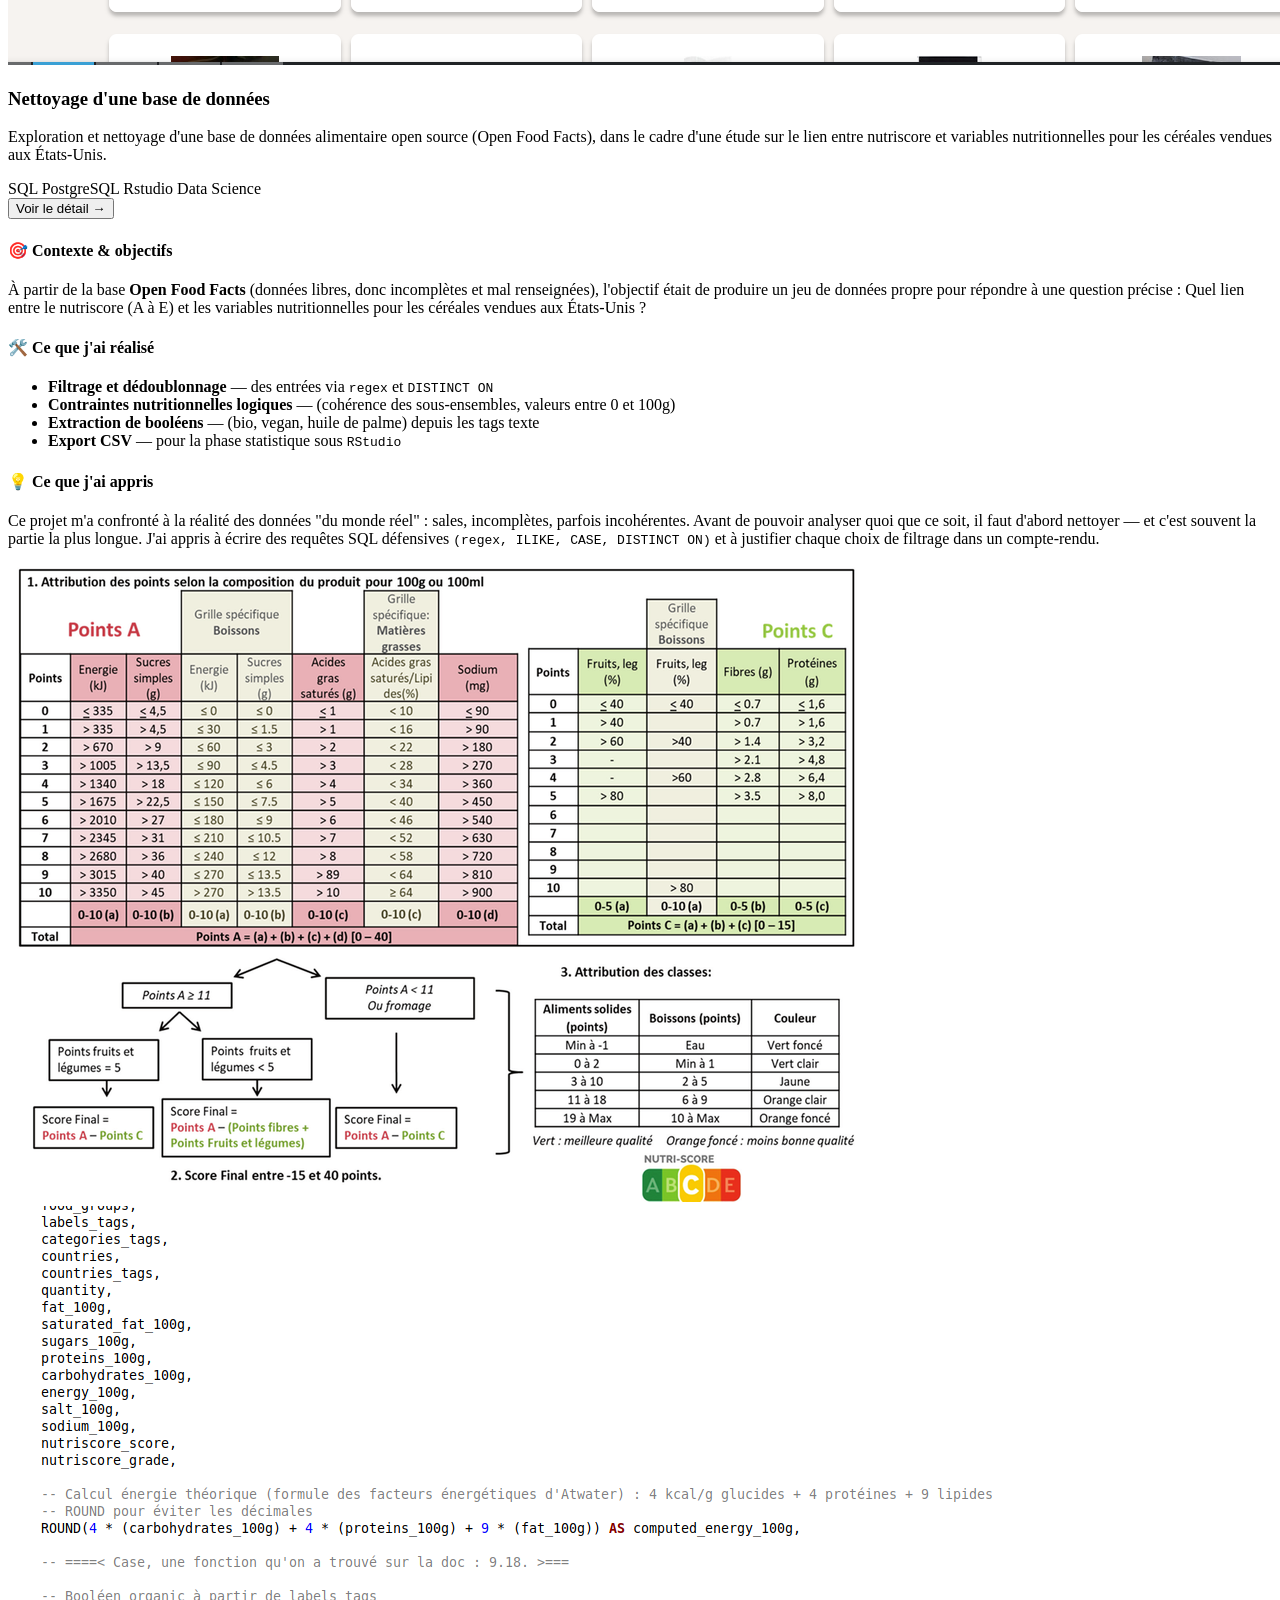
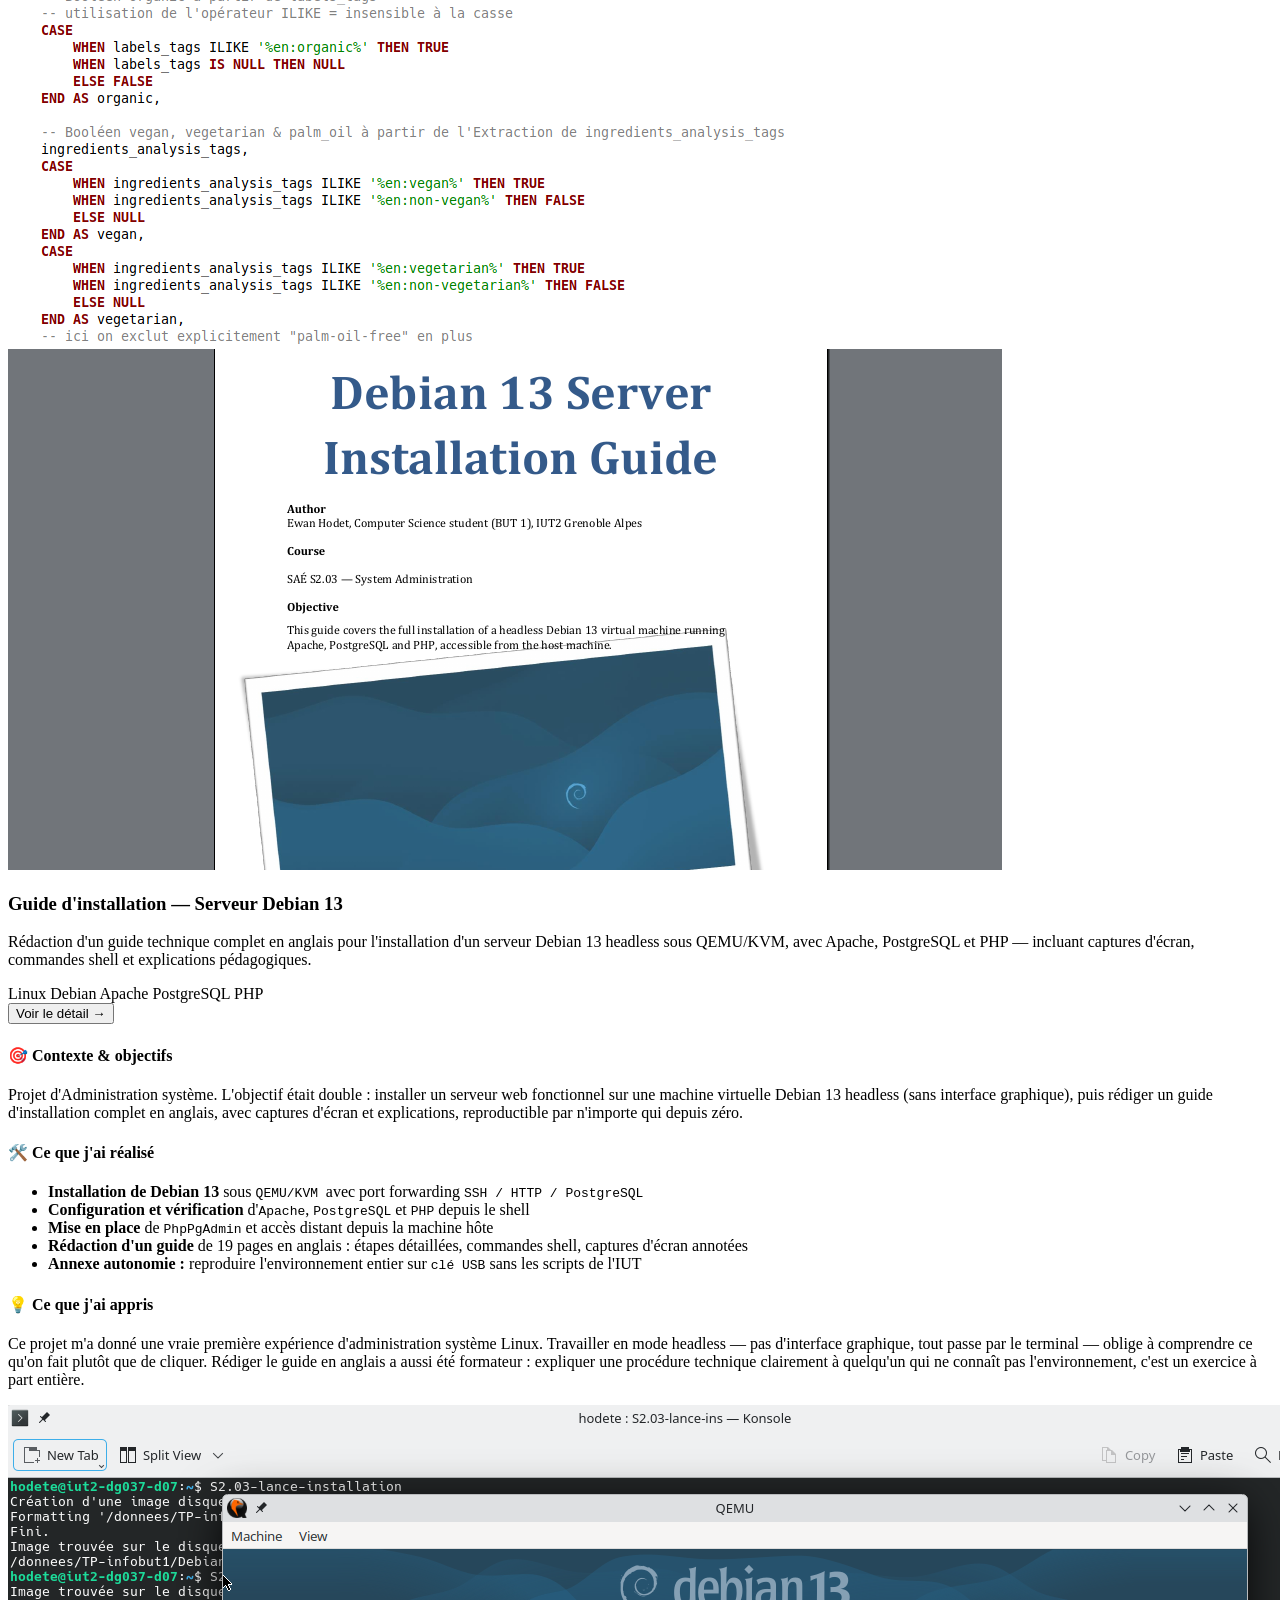
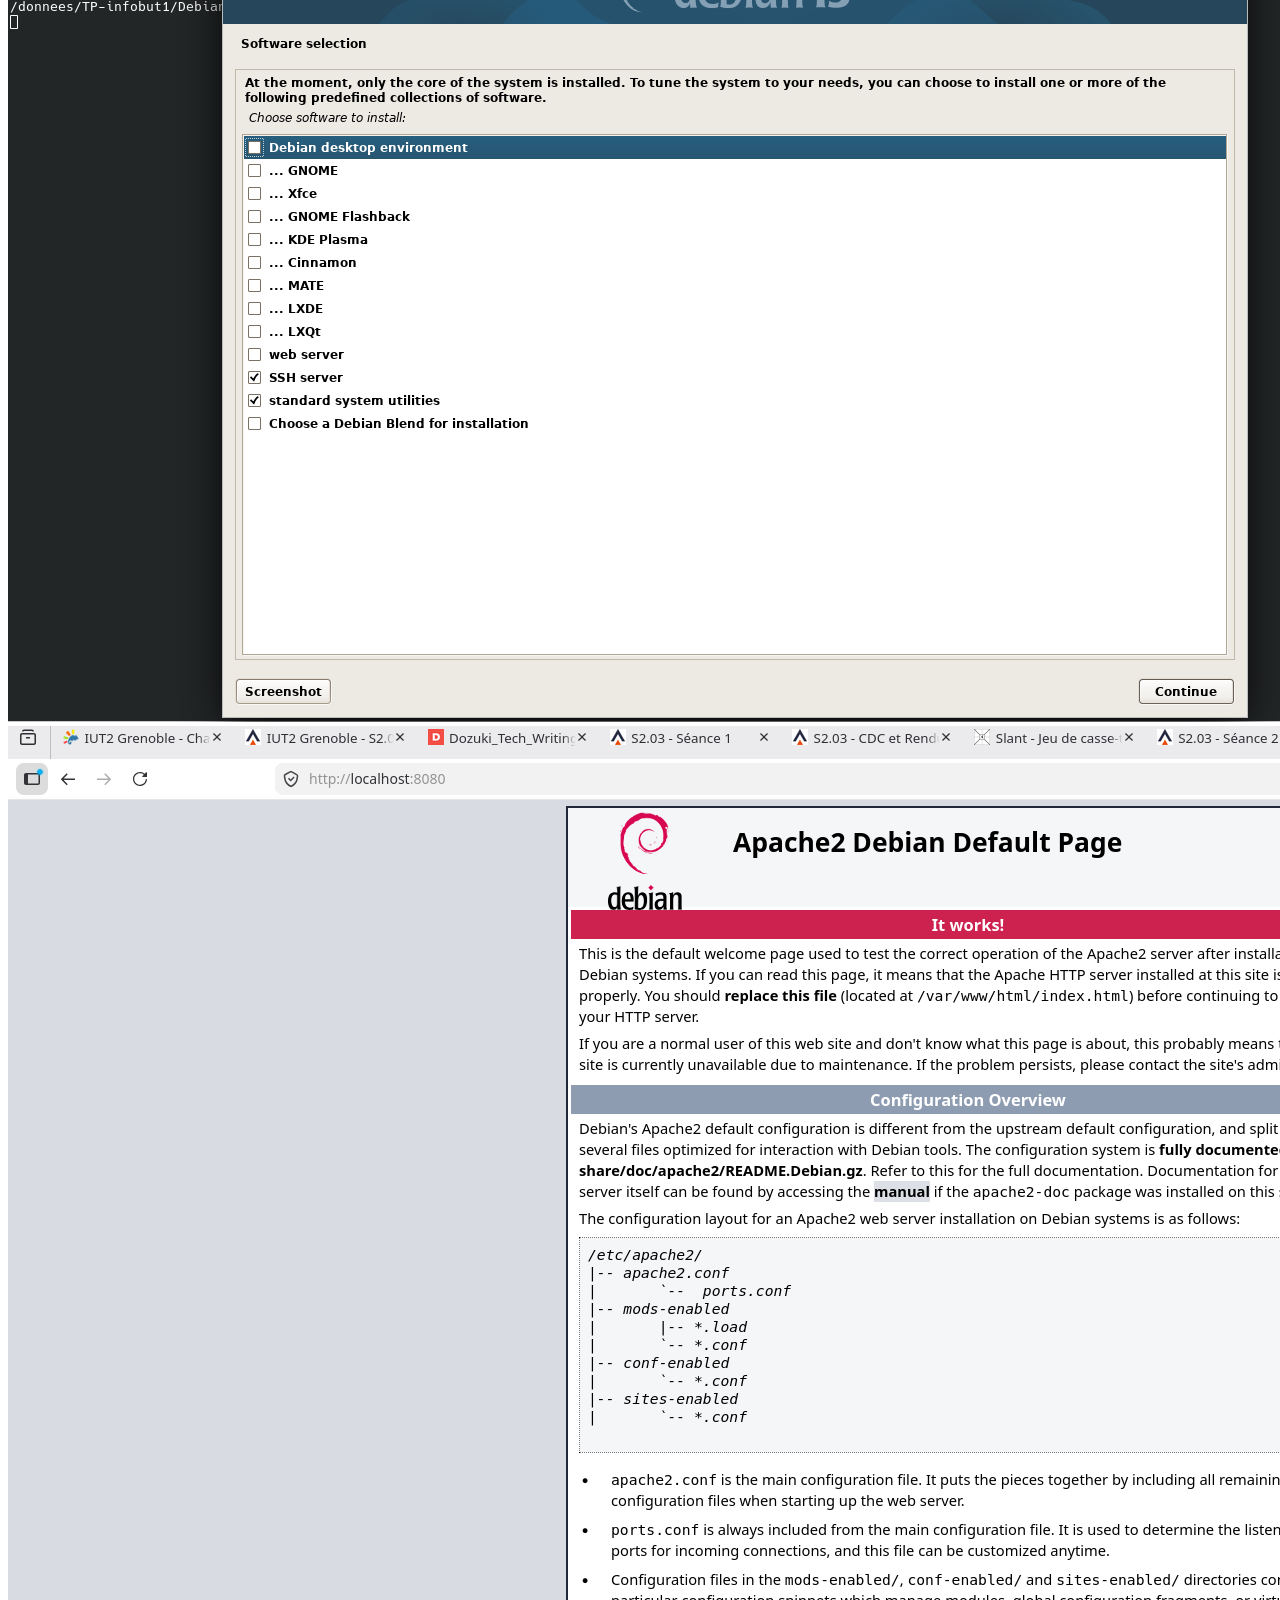
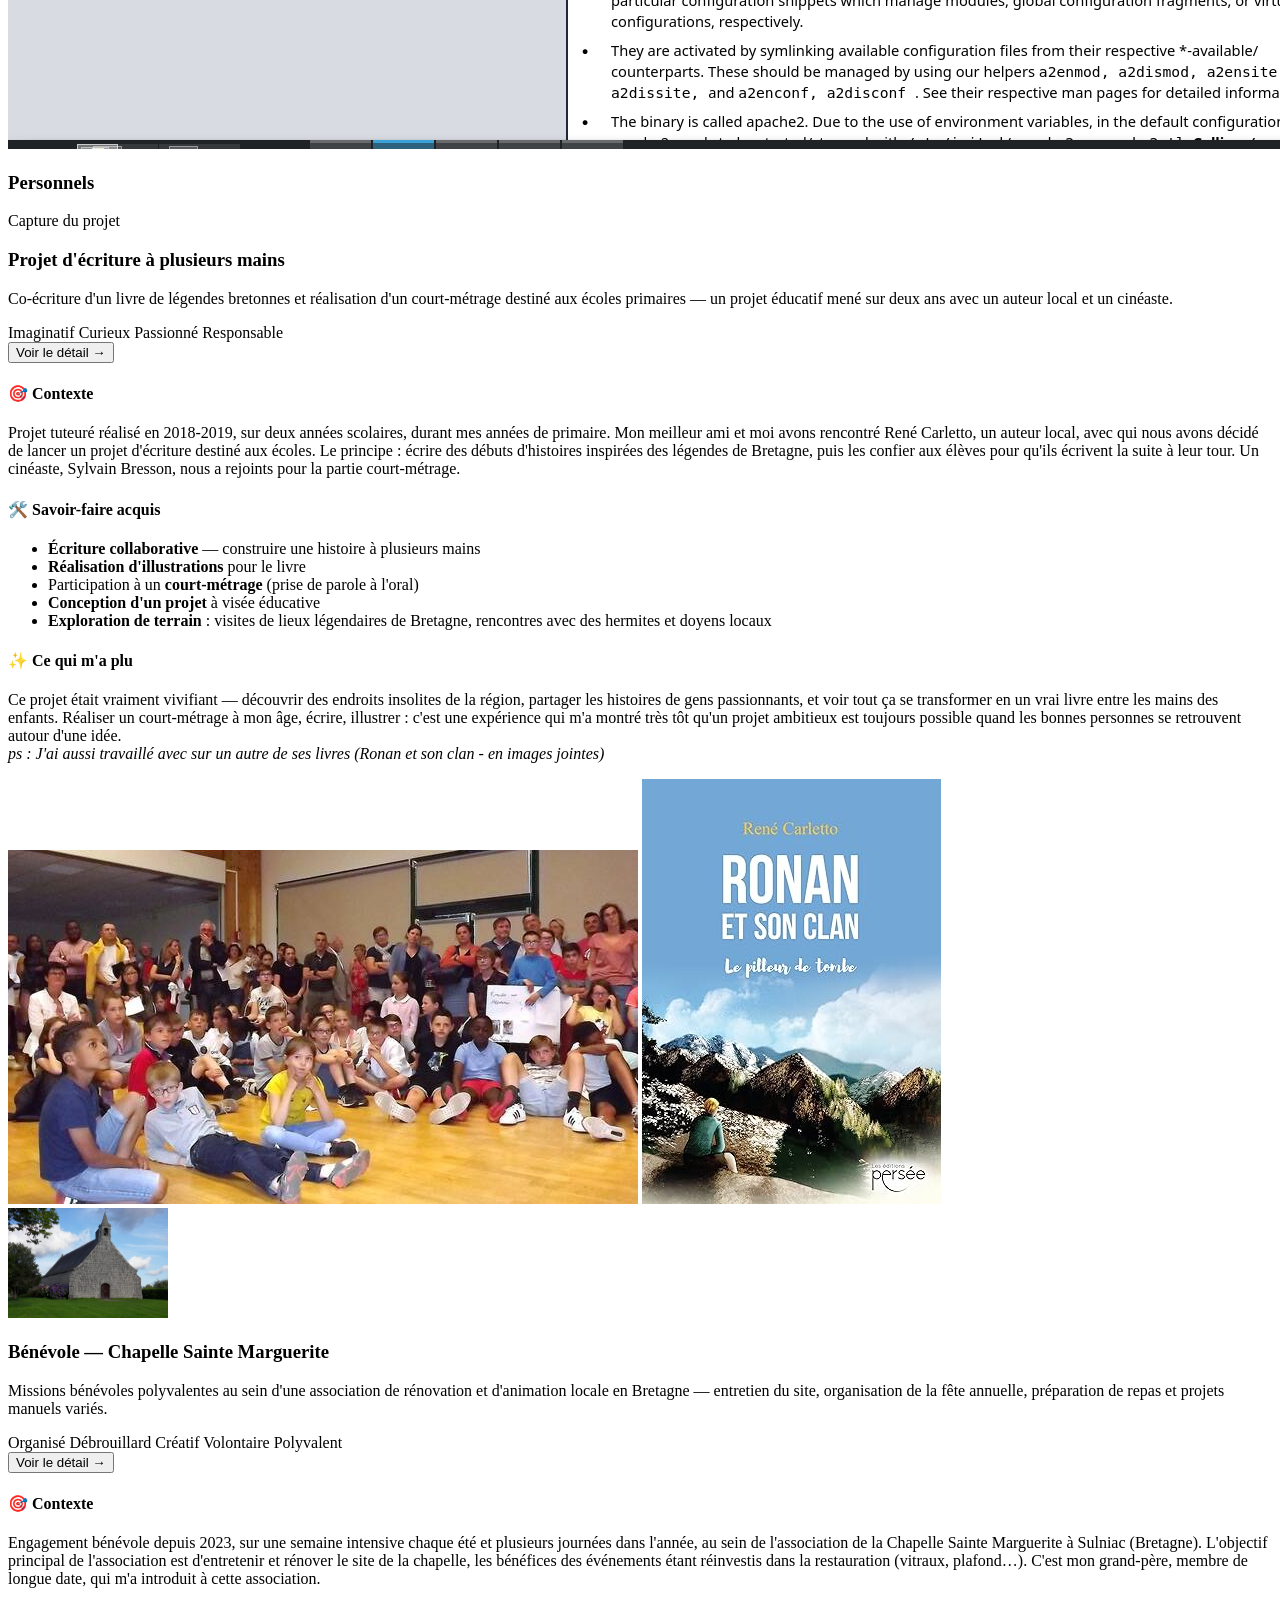
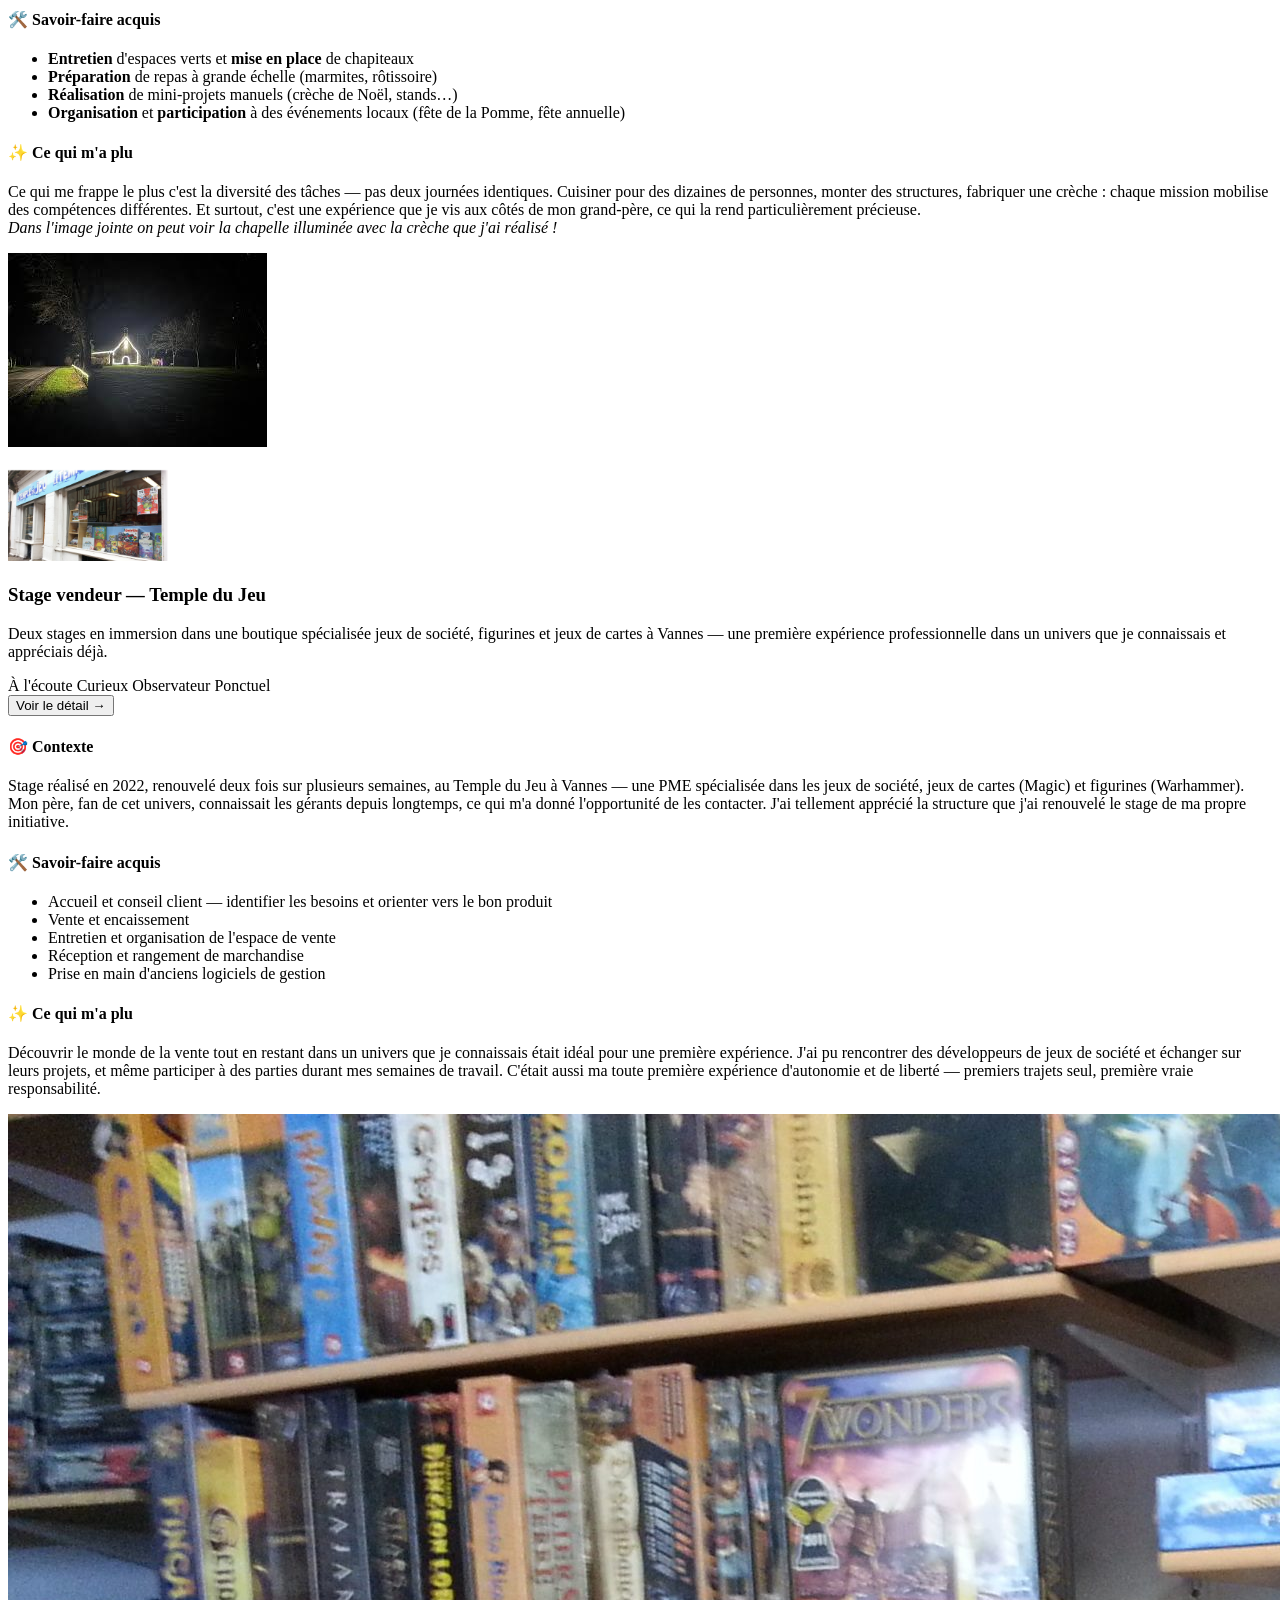
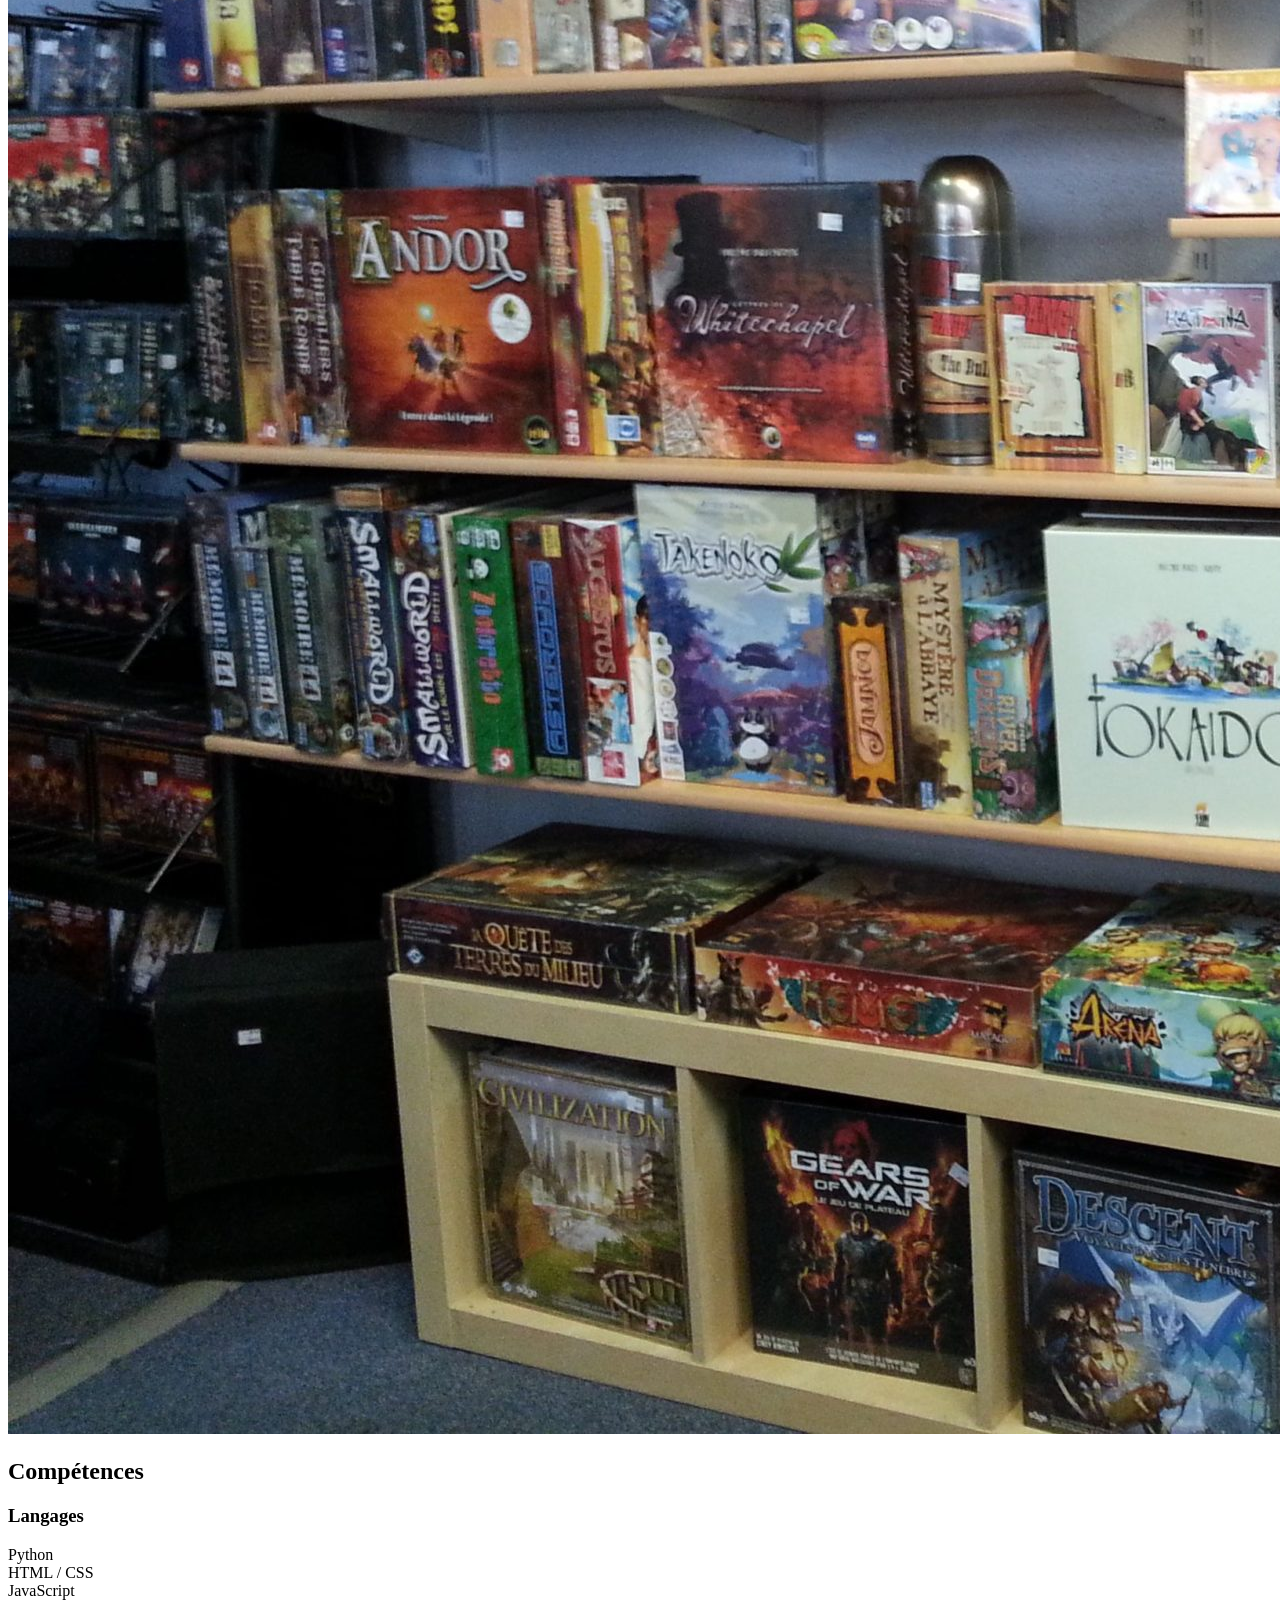
==== commit db73e815: "Update Portoflio.html" ====
--- a/Portoflio.html
+++ b/Portoflio.html
@@ -4,7 +4,7 @@
 <head>
   <meta charset="UTF-8">
   <meta name="viewport" content="width=device-width, initial-scale=1.0">
-  <link rel="stylesheet" href="NewStyle.css">
+  <link rel="stylesheet" href="Style.css">
   <link rel="shortcut icon" href="https://cdn-icons-png.flaticon.com/128/10856/10856864.png">
   <title>PortFolio - Ewan Hodet</title>
 </head>
